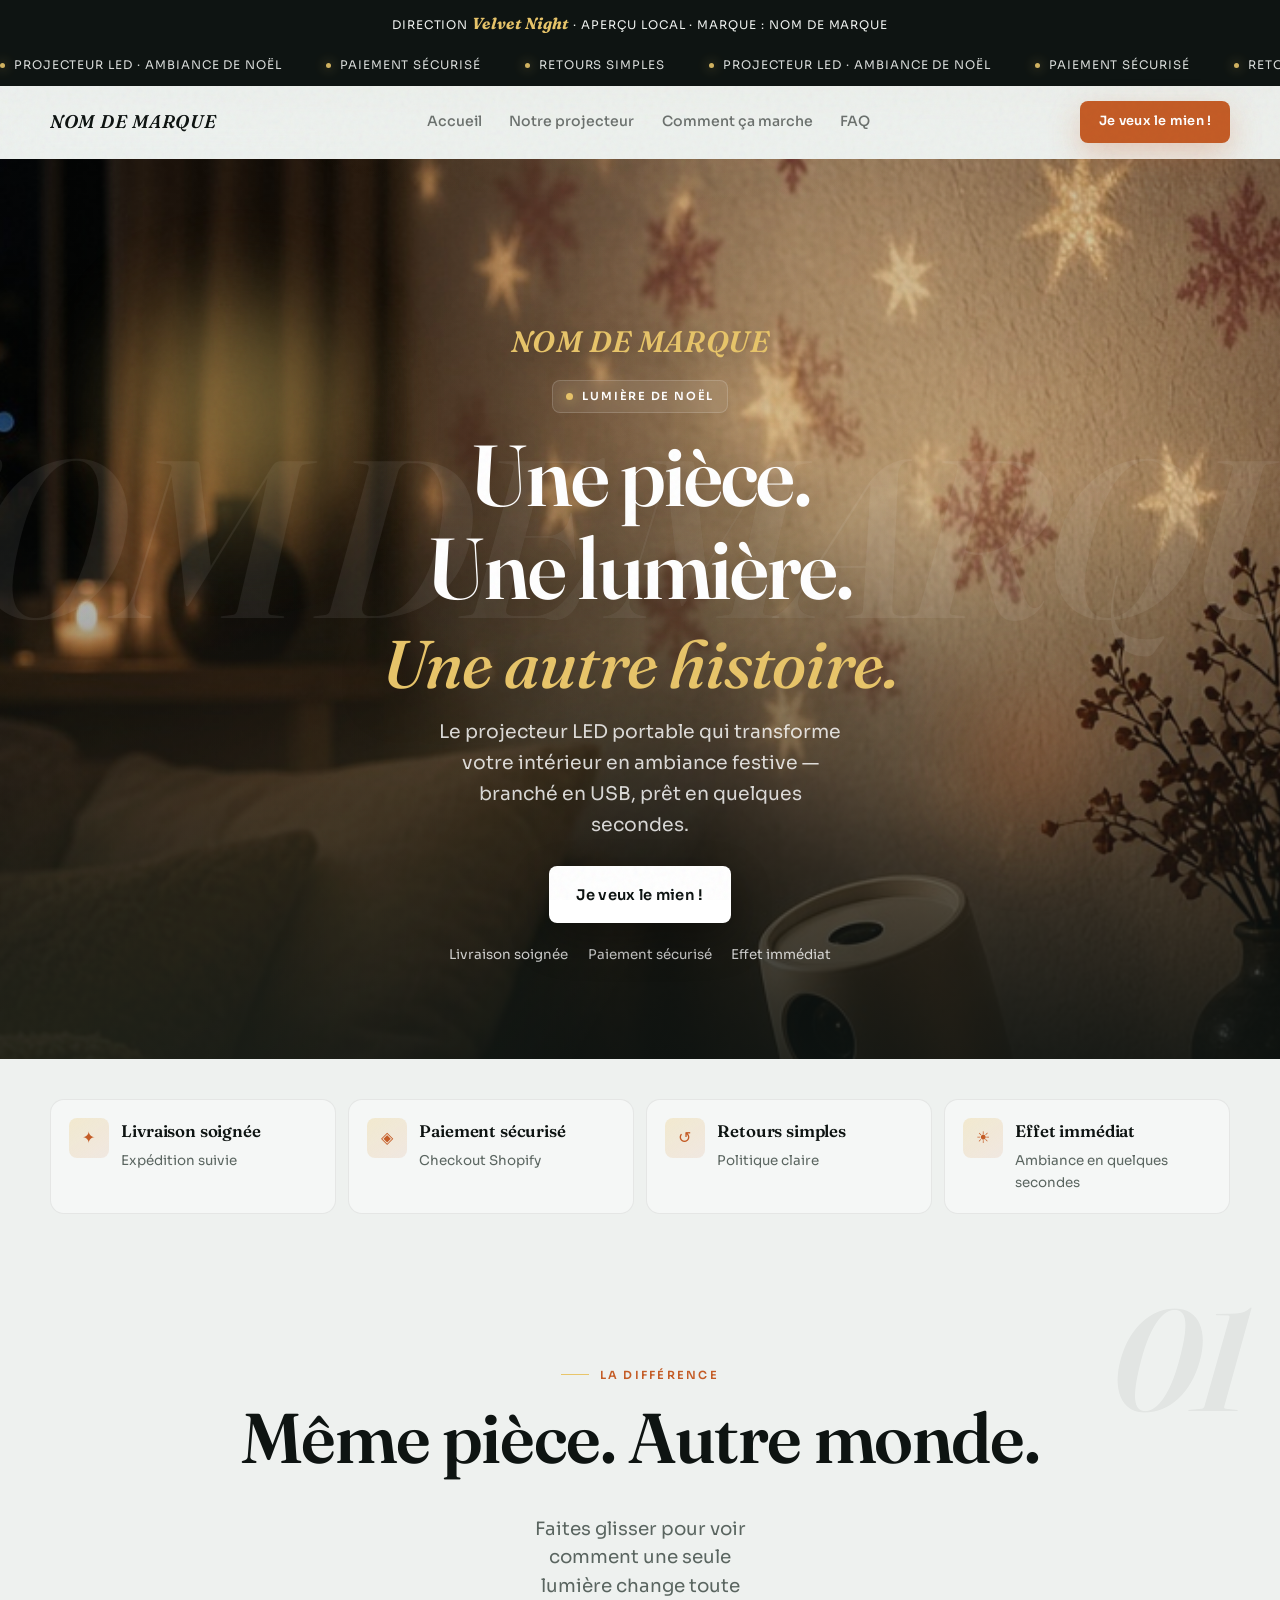
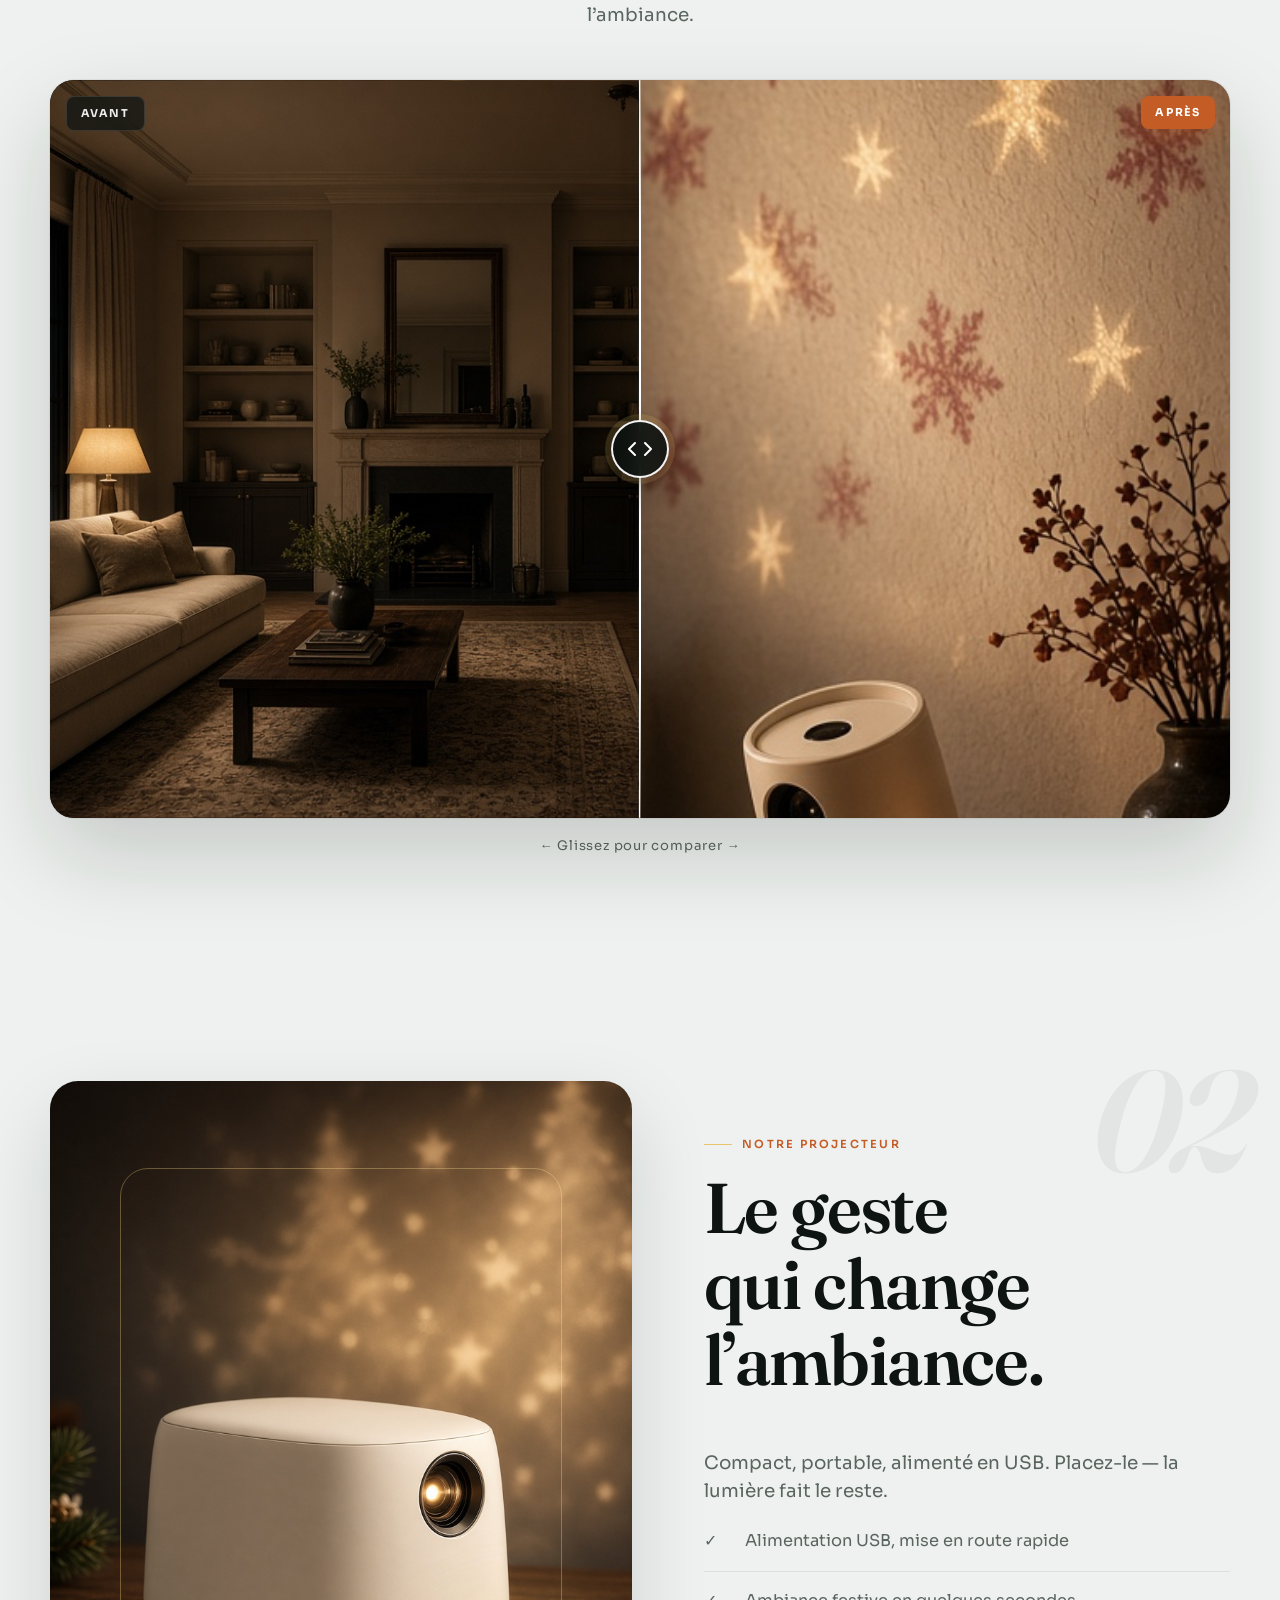
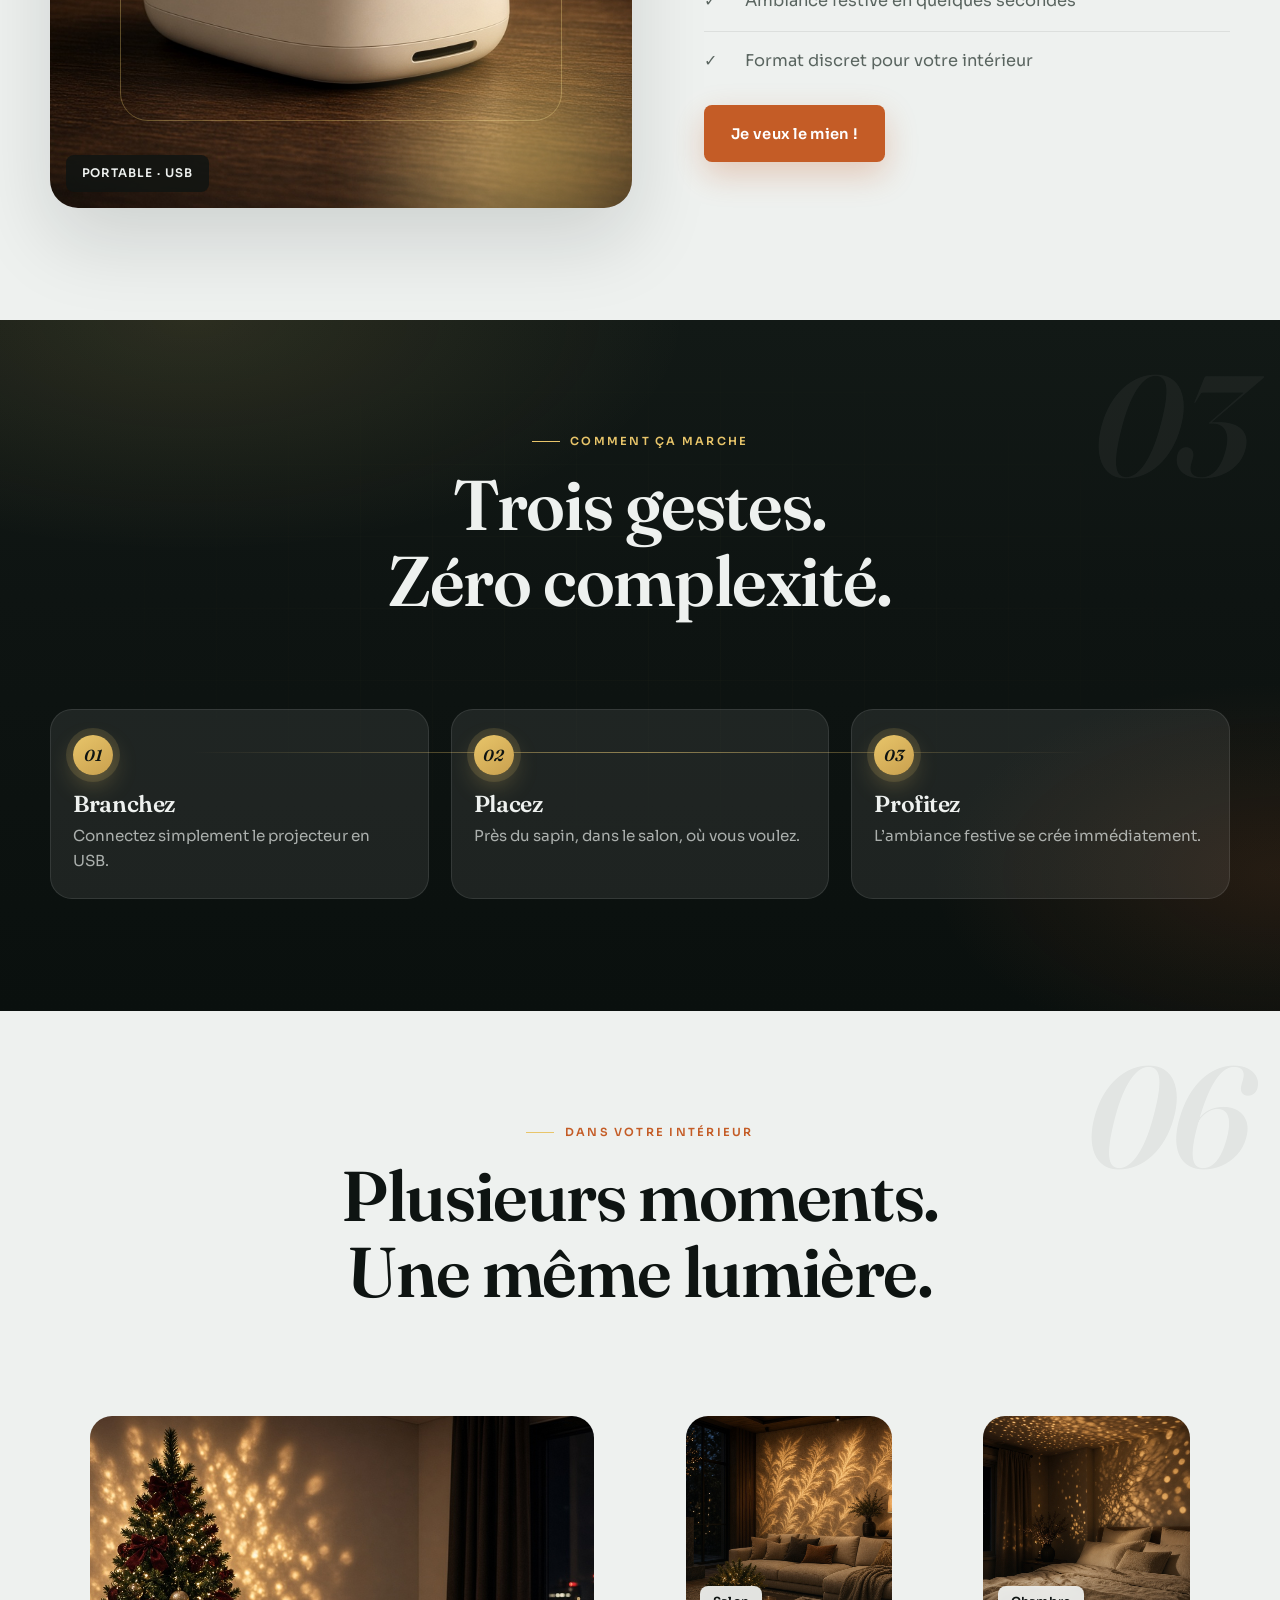
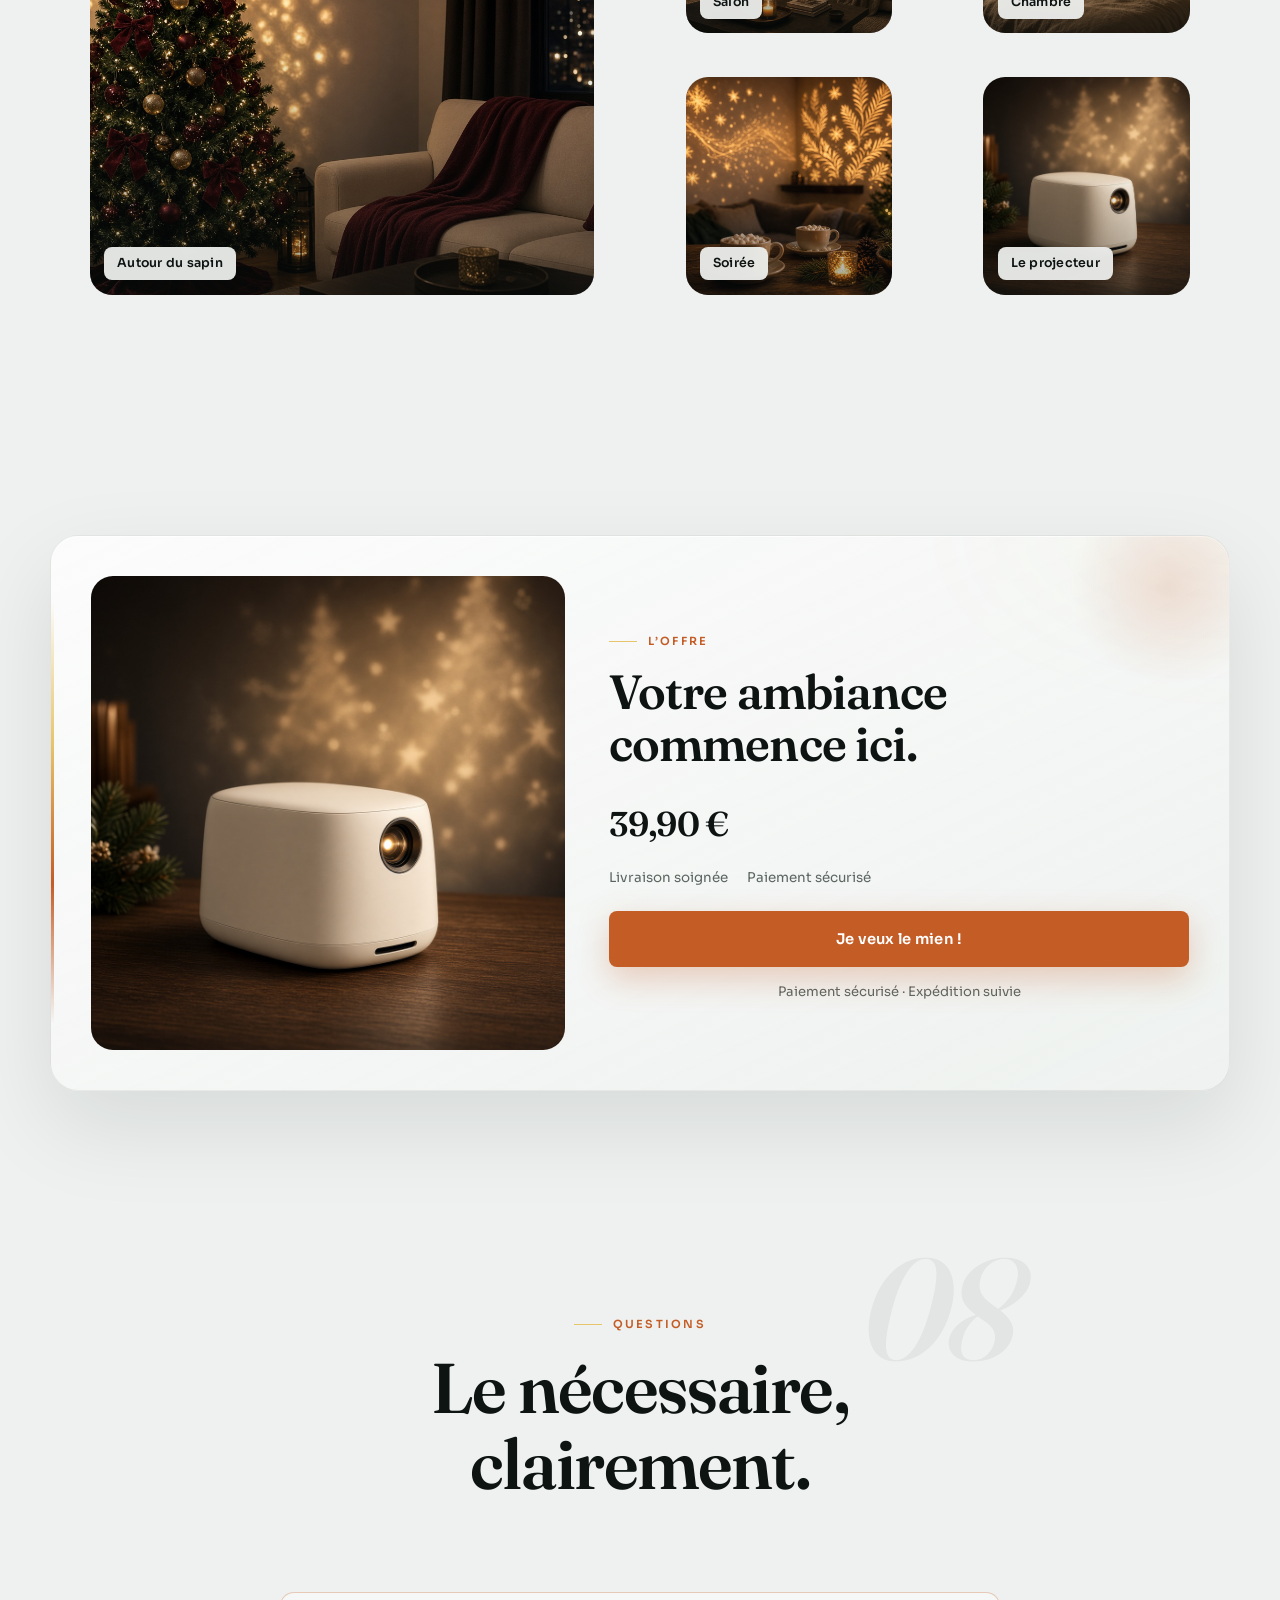
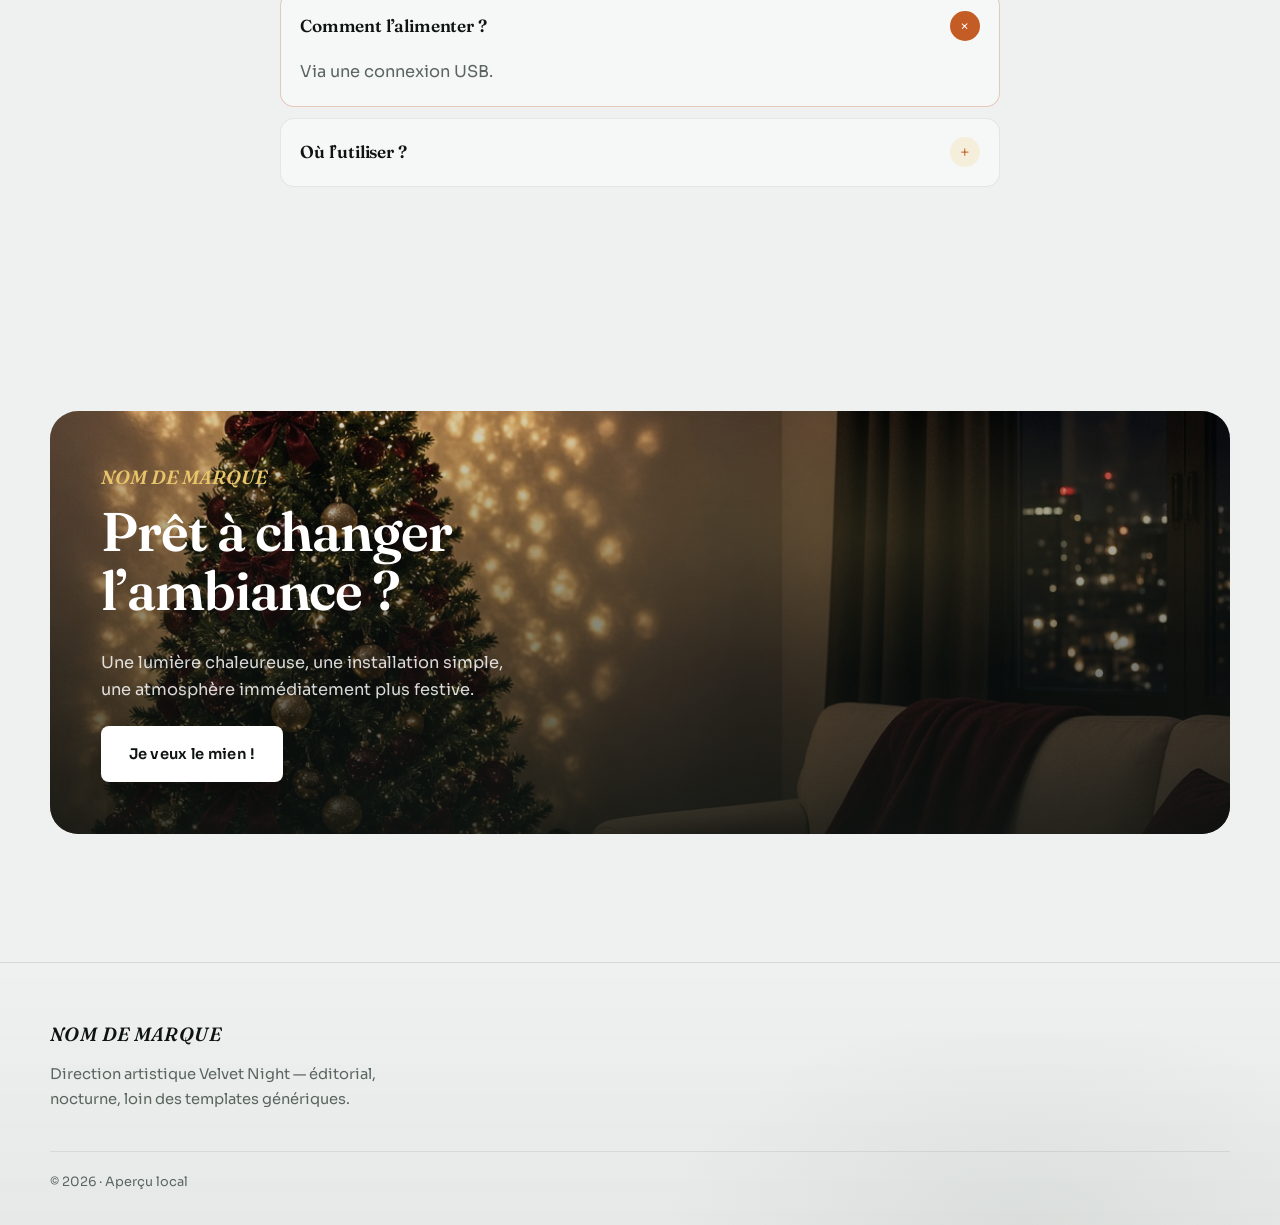
==== preview.html @ 8a4eca47 "Initial commit: Shopify Christmas LED projector theme (Velvet Night)." ====
<!doctype html>
<html lang="fr" class="js">
<head>
  <meta charset="utf-8">
  <meta name="viewport" content="width=device-width,initial-scale=1">
  <title>Aperçu — Velvet Night</title>
  <link rel="preconnect" href="https://fonts.googleapis.com">
  <link rel="preconnect" href="https://fonts.gstatic.com" crossorigin>
  <link href="https://fonts.googleapis.com/css2?family=Fraunces:opsz,wght@9..144,500;9..144,600;9..144,700&family=Sora:wght@400;500;600;700&display=swap" rel="stylesheet">
  <link rel="stylesheet" href="theme/assets/base.css">
  <style>
    :root{
      --ink:#0E1412;--parchment:#EEF1EF;--ember:#C45C26;--ember-deep:#9A4519;
      --candle:#E8C56A;--mist:#8A9590;--mist-ink:#5A6560;--void:#0E1412;--pine:#1A2E28;
      --font-display:"Fraunces",Georgia,serif;--font-body:"Sora",sans-serif;
      --page-width:1180px;--section-space:112px;--type-scale:1;
      --header-height:72px;--radius-sm:8px;--radius-md:14px;--radius-lg:22px;
      --ease:cubic-bezier(0.22,1,0.36,1);
    }
    .preview-banner{
      position:sticky;top:0;z-index:400;background:#0E1412;color:#EEF1EF;
      text-align:center;font-size:.74rem;padding:.6rem 1rem;letter-spacing:.08em;text-transform:uppercase;
    }
    .preview-banner strong{color:#E8C56A;font-family:var(--font-display);font-style:italic;text-transform:none;letter-spacing:0;font-size:1rem}
    [data-animate]{opacity:1!important;transform:none!important}
  </style>
</head>
<body>
  <div class="preview-banner">Direction <strong>Velvet Night</strong> · aperçu local · marque : NOM DE MARQUE</div>

  <div class="announcement announcement--marquee">
    <div class="announcement__track">
      <span class="announcement__item">Projecteur LED · ambiance de Noël</span>
      <span class="announcement__item">Paiement sécurisé</span>
      <span class="announcement__item">Retours simples</span>
      <span class="announcement__item">Projecteur LED · ambiance de Noël</span>
      <span class="announcement__item">Paiement sécurisé</span>
      <span class="announcement__item">Retours simples</span>
      <span class="announcement__item">Projecteur LED · ambiance de Noël</span>
      <span class="announcement__item">Paiement sécurisé</span>
    </div>
  </div>

  <header class="site-header is-scrolled" data-site-header>
    <div class="page-width site-header__inner">
      <span class="icon-btn menu-toggle">☰</span>
      <a class="brand" href="#">NOM DE MARQUE</a>
      <nav class="nav-desktop">
        <a href="#accueil">Accueil</a>
        <a href="#produit">Notre projecteur</a>
        <a href="#comment-ca-marche">Comment ça marche</a>
        <a href="#faq">FAQ</a>
      </nav>
      <div class="header-actions">
        <a class="btn header-cta" href="#offre">Je veux le mien !</a>
      </div>
    </div>
  </header>

  <main>
    <section class="hero hero--visual" id="accueil">
      <div class="hero__media"><img src="theme/assets/hero-ambiance.jpg" alt=""></div>
      <div class="hero__overlay"></div>
      <div class="hero__rays" aria-hidden="true"></div>
      <p class="hero__brandmark" aria-hidden="true">NOM DE MARQUE</p>
      <div class="hero__orbs" aria-hidden="true">
        <span class="hero__orb hero__orb--1"></span>
        <span class="hero__orb hero__orb--2"></span>
        <span class="hero__orb hero__orb--3"></span>
      </div>
      <div class="page-width">
        <div class="hero__content">
          <span class="hero__brand">NOM DE MARQUE</span>
          <span class="hero__kicker"><span class="hero__kicker-dot"></span> Lumière de Noël</span>
          <h1 class="hero__title">Une pièce. Une lumière.<em>Une autre histoire.</em></h1>
          <p class="hero__subtitle">Le projecteur LED portable qui transforme votre intérieur en ambiance festive — branché en USB, prêt en quelques secondes.</p>
          <div class="hero__cta btn-group">
            <a class="btn btn--light btn--hero" href="#offre">Je veux le mien !</a>
          </div>
          <ul class="trust-row" style="justify-content:center">
            <li class="trust-item">Livraison soignée</li>
            <li class="trust-item">Paiement sécurisé</li>
            <li class="trust-item">Effet immédiat</li>
          </ul>
        </div>
      </div>
    </section>

    <section class="section" style="padding-block:2.5rem">
      <div class="page-width">
        <div class="trust-strip">
          <div class="trust-strip__item"><div class="trust-strip__icon">✦</div><div><p class="trust-strip__title">Livraison soignée</p><p class="trust-strip__text">Expédition suivie</p></div></div>
          <div class="trust-strip__item"><div class="trust-strip__icon">◈</div><div><p class="trust-strip__title">Paiement sécurisé</p><p class="trust-strip__text">Checkout Shopify</p></div></div>
          <div class="trust-strip__item"><div class="trust-strip__icon">↺</div><div><p class="trust-strip__title">Retours simples</p><p class="trust-strip__text">Politique claire</p></div></div>
          <div class="trust-strip__item"><div class="trust-strip__icon">☀</div><div><p class="trust-strip__title">Effet immédiat</p><p class="trust-strip__text">Ambiance en quelques secondes</p></div></div>
        </div>
      </div>
    </section>

    <section class="section" id="avant-apres">
      <div class="page-width">
        <div class="section__header section__header--center" data-index="01">
          <span class="section__eyebrow">La différence</span>
          <h2 class="section__title section__title--wide">Même pièce. Autre monde.</h2>
          <p class="section__subtitle">Faites glisser pour voir comment une seule lumière change toute l’ambiance.</p>
        </div>
        <div class="ba__slider" data-ba-slider style="--ba-pos:50%">
          <div class="ba__layer ba__layer--after">
            <img src="theme/assets/hero-ambiance.jpg" alt="Après">
          </div>
          <div class="ba__layer ba__layer--before" data-ba-before>
            <img src="theme/assets/before-after.jpg" alt="Avant">
          </div>
          <div class="ba__handle" data-ba-handle aria-hidden="true">
            <span class="ba__handle-btn">
              <span class="ba__handle-arrows">
                <svg width="10" height="14" viewBox="0 0 10 14" fill="none"><path d="M8 1L2 7l6 6" stroke="currentColor" stroke-width="2" stroke-linecap="round" stroke-linejoin="round"/></svg>
                <svg width="10" height="14" viewBox="0 0 10 14" fill="none"><path d="M2 1l6 6-6 6" stroke="currentColor" stroke-width="2" stroke-linecap="round" stroke-linejoin="round"/></svg>
              </span>
            </span>
          </div>
          <input class="ba__range" type="range" min="0" max="100" value="50" step="0.1" data-ba-range aria-label="Comparer avant et après">
          <span class="ba__label ba__label--before">Avant</span>
          <span class="ba__label ba__label--after">Après</span>
        </div>
        <p class="ba__hint">← Glissez pour comparer →</p>
      </div>
    </section>

    <section class="section" id="produit">
      <div class="page-width showcase">
        <div class="showcase__image">
          <img src="theme/assets/product-demo.jpg" alt="">
          <span class="showcase__badge">Portable · USB</span>
        </div>
        <div>
          <div class="section__header" data-index="02">
            <span class="section__eyebrow">Notre projecteur</span>
            <h2 class="section__title">Le geste qui change l’ambiance.</h2>
          </div>
          <p class="section__subtitle" style="margin-bottom:1.2rem">Compact, portable, alimenté en USB. Placez-le — la lumière fait le reste.</p>
          <ul class="benefit-list">
            <li><span>✓</span><span>Alimentation USB, mise en route rapide</span></li>
            <li><span>✓</span><span>Ambiance festive en quelques secondes</span></li>
            <li><span>✓</span><span>Format discret pour votre intérieur</span></li>
          </ul>
          <a class="btn" href="#offre">Je veux le mien !</a>
        </div>
      </div>
    </section>

    <section class="section section--night" id="comment-ca-marche">
      <div class="page-width">
        <div class="section__header section__header--center" data-index="03">
          <span class="section__eyebrow">Comment ça marche</span>
          <h2 class="section__title">Trois gestes. Zéro complexité.</h2>
        </div>
        <div class="steps">
          <article class="step"><span class="step__num">01</span><h3 class="step__title">Branchez</h3><p class="step__text">Connectez simplement le projecteur en USB.</p></article>
          <article class="step"><span class="step__num">02</span><h3 class="step__title">Placez</h3><p class="step__text">Près du sapin, dans le salon, où vous voulez.</p></article>
          <article class="step"><span class="step__num">03</span><h3 class="step__title">Profitez</h3><p class="step__text">L’ambiance festive se crée immédiatement.</p></article>
        </div>
      </div>
    </section>

    <section class="section">
      <div class="page-width">
        <div class="section__header section__header--center" data-index="06">
          <span class="section__eyebrow">Dans votre intérieur</span>
          <h2 class="section__title section__title--wide">Plusieurs moments. Une même lumière.</h2>
        </div>
        <div class="usages">
          <figure class="usage"><img src="theme/assets/usage-tree.jpg" alt=""><figcaption class="usage__label">Autour du sapin</figcaption></figure>
          <figure class="usage"><img src="theme/assets/usage-living.jpg" alt=""><figcaption class="usage__label">Salon</figcaption></figure>
          <figure class="usage"><img src="theme/assets/usage-bedroom.jpg" alt=""><figcaption class="usage__label">Chambre</figcaption></figure>
          <figure class="usage"><img src="theme/assets/usage-evening.jpg" alt=""><figcaption class="usage__label">Soirée</figcaption></figure>
          <figure class="usage"><img src="theme/assets/product-demo.jpg" alt=""><figcaption class="usage__label">Le projecteur</figcaption></figure>
        </div>
      </div>
    </section>

    <section class="section" id="offre">
      <div class="page-width">
        <div class="offer">
          <div class="offer__media"><img src="theme/assets/product-demo.jpg" alt=""></div>
          <div>
            <span class="section__eyebrow">L’offre</span>
            <h2 class="offer__title">Votre ambiance commence ici.</h2>
            <div class="offer__meta">
              <div class="price"><span class="price__regular">39,90 €</span></div>
              <div class="trust-row">
                <span class="trust-item">Livraison soignée</span>
                <span class="trust-item">Paiement sécurisé</span>
              </div>
            </div>
            <a class="btn btn--full" href="#">Je veux le mien !</a>
            <p class="offer__payment-note">Paiement sécurisé · Expédition suivie</p>
          </div>
        </div>
      </div>
    </section>

    <section class="section" id="faq">
      <div class="page-width page-width--narrow">
        <div class="section__header section__header--center" data-index="08">
          <span class="section__eyebrow">Questions</span>
          <h2 class="section__title">Le nécessaire, clairement.</h2>
        </div>
        <div class="faq">
          <details class="faq-item" open>
            <summary><span>Comment l’alimenter ?</span><span class="faq-item__icon">+</span></summary>
            <div class="faq-item__body"><p>Via une connexion USB.</p></div>
          </details>
          <details class="faq-item">
            <summary><span>Où l’utiliser ?</span><span class="faq-item__icon">+</span></summary>
            <div class="faq-item__body"><p>En intérieur : salon, sapin, chambre, soirée de Noël.</p></div>
          </details>
        </div>
      </div>
    </section>

    <section class="section">
      <div class="page-width">
        <div class="final-cta">
          <div class="final-cta__media"><img src="theme/assets/usage-tree.jpg" alt=""></div>
          <div class="final-cta__overlay"></div>
          <div class="final-cta__content">
            <span class="final-cta__brand">NOM DE MARQUE</span>
            <h2 class="final-cta__title">Prêt à changer l’ambiance ?</h2>
            <p class="final-cta__text">Une lumière chaleureuse, une installation simple, une atmosphère immédiatement plus festive.</p>
            <a class="btn btn--light" href="#offre">Je veux le mien !</a>
          </div>
        </div>
      </div>
    </section>
  </main>

  <footer class="site-footer">
    <div class="page-width">
      <div class="footer-brand">NOM DE MARQUE</div>
      <p class="footer-text">Direction artistique Velvet Night — éditorial, nocturne, loin des templates génériques.</p>
      <div class="footer-bottom"><span>© 2026 · Aperçu local</span></div>
    </div>
  </footer>

  <script>
    window.themeSettings = { animations: true, cartDrawer: false, stickyAtc: false };
    window.routes = { cartAddUrl: '/cart/add.js', cartUrl: '/cart', cartChangeUrl: '/cart/change.js' };
  </script>
  <script src="theme/assets/theme.js"></script>
</body>
</html>
---- theme/assets/base.css ----
/* ==========================================================================
   NOM DE MARQUE — Velvet Night
   Mono-product Christmas light theme · editorial, nocturnal, copper-lit
   ========================================================================== */

*,*::before,*::after{box-sizing:border-box}
html{scroll-behavior:smooth;-webkit-text-size-adjust:100%}
body{
  margin:0;
  font-family:var(--font-body);
  font-weight:400;
  font-size:calc(1.02rem * var(--type-scale,1));
  line-height:1.65;
  color:var(--ink);
  background:
    radial-gradient(1200px 600px at 10% -10%, rgba(232,197,106,.12), transparent 55%),
    radial-gradient(900px 500px at 100% 0%, rgba(196,92,38,.07), transparent 50%),
    radial-gradient(800px 480px at 80% 100%, rgba(26,46,40,.06), transparent 45%),
    var(--parchment);
  -webkit-font-smoothing:antialiased;
  overflow-x:hidden;
}

/* Living atmosphere: grain + soft light veil */
body::before{
  content:"";
  position:fixed;inset:0;pointer-events:none;z-index:9000;
  opacity:.055;
  background-image:url("data:image/svg+xml,%3Csvg viewBox='0 0 200 200' xmlns='http://www.w3.org/2000/svg'%3E%3Cfilter id='n'%3E%3CfeTurbulence type='fractalNoise' baseFrequency='0.85' numOctaves='3' stitchTiles='stitch'/%3E%3C/filter%3E%3Crect width='100%25' height='100%25' filter='url(%23n)'/%3E%3C/svg%3E");
  mix-blend-mode:multiply;
}
body::after{
  content:"";
  position:fixed;inset:0;pointer-events:none;z-index:0;
  background:
    radial-gradient(ellipse 70% 40% at 50% -5%, rgba(232,197,106,.08), transparent 70%);
}

img,picture,video,svg{display:block;max-width:100%;height:auto}
button,input,select,textarea{font:inherit;color:inherit}
a{color:inherit;text-decoration-thickness:1px;text-underline-offset:.22em;transition:color .3s ease}
a:hover{color:var(--ember)}
h1,h2,h3,h4{
  font-family:var(--font-display);
  font-weight:600;
  font-optical-sizing:auto;
  line-height:1.08;
  letter-spacing:-.02em;
  margin:0 0 .55em;
}
p{margin:0 0 1em}
ul,ol{margin:0;padding:0;list-style:none}

.visually-hidden{
  position:absolute!important;width:1px;height:1px;padding:0;margin:-1px;
  overflow:hidden;clip:rect(0,0,0,0);white-space:nowrap;border:0;
}
.skip-link{
  position:absolute;left:1rem;top:-120%;z-index:10001;
  background:var(--ember);color:#fff;padding:.75rem 1rem;border-radius:var(--radius-sm);
}
.skip-link:focus{top:1rem}

.page-width{width:min(100% - 2rem, var(--page-width,1180px));margin-inline:auto;position:relative;z-index:1}
.page-width--narrow{width:min(100% - 2rem, 720px)}
.section{padding-block:clamp(3.75rem, 9vw, var(--section-space, 7rem));position:relative;z-index:1}
.section--flush{padding-block:0}
.section--night{
  position:relative;
  background:
    radial-gradient(900px 420px at 15% 0%, rgba(232,197,106,.12), transparent 55%),
    radial-gradient(700px 380px at 100% 80%, rgba(196,92,38,.14), transparent 50%),
    linear-gradient(180deg, #121916 0%, var(--void) 40%, #0A100E 100%);
  color:var(--parchment);
  overflow:hidden;
}
.section--night::before{
  content:"";position:absolute;inset:0;pointer-events:none;opacity:.35;
  background-image:
    linear-gradient(rgba(232,197,106,.05) 1px, transparent 1px),
    linear-gradient(90deg, rgba(232,197,106,.05) 1px, transparent 1px);
  background-size:72px 72px;
  mask-image:radial-gradient(ellipse 70% 60% at 50% 40%, #000 20%, transparent 75%);
}
.section--night .section__subtitle,
.section--night .step__text,
.section--night .benefit__text{color:rgba(238,241,239,.68)}
.section--night .section__eyebrow{color:var(--candle)}
.section--night .section__eyebrow::before{background:var(--candle)}

.section__eyebrow{
  display:inline-flex;align-items:center;gap:.65rem;
  margin-bottom:1rem;
  font-family:var(--font-body);
  font-size:.7rem;font-weight:600;
  letter-spacing:.2em;text-transform:uppercase;
  color:var(--ember);
}
.section__eyebrow::before{
  content:"";width:1.75rem;height:1px;background:var(--candle);
}
.section__title{
  font-size:clamp(2.35rem, 6.8vw, 4.4rem);
  max-width:12ch;
  text-wrap:balance;
  font-weight:600;
}
.section__title--wide{max-width:16ch}
.section__subtitle{
  color:var(--mist-ink);
  font-size:clamp(1.02rem, 2.2vw, 1.15rem);
  max-width:36ch;
  margin:0;
  line-height:1.55;
}
.section__header{margin-bottom:clamp(1.9rem,4vw,3.2rem);position:relative}
.section__header--center{text-align:center;display:flex;flex-direction:column;align-items:center}
.section__header--center .section__title,
.section__header--center .section__subtitle{max-width:18ch}
.section__header--center .section__eyebrow{justify-content:center}

/* Giant editorial index behind section titles */
.section__header[data-index]::after{
  content:attr(data-index);
  position:absolute;right:-.1em;top:-.55em;
  font-family:var(--font-display);font-weight:600;font-style:italic;
  font-size:clamp(5rem,14vw,9rem);line-height:1;
  color:rgba(14,20,18,.05);pointer-events:none;letter-spacing:-.04em;
  z-index:0;
}
.section--night .section__header[data-index]::after{color:rgba(238,241,239,.05)}
.section__header > *{position:relative;z-index:1}

/* Buttons — soft rectangle, copper heat */
.btn{
  --btn-bg:var(--ember);
  --btn-color:#fff;
  display:inline-flex;align-items:center;justify-content:center;gap:.55rem;
  min-height:54px;padding:.95rem 1.65rem;
  border:1px solid transparent;border-radius:var(--radius-sm);
  background:var(--btn-bg);color:var(--btn-color);
  font-family:var(--font-body);
  font-weight:600;font-size:.92rem;letter-spacing:.02em;
  text-decoration:none;cursor:pointer;
  transition:transform .35s var(--ease), background .35s var(--ease), box-shadow .35s var(--ease), border-color .35s var(--ease);
  box-shadow:0 12px 32px rgba(196,92,38,.28);
  -webkit-tap-highlight-color:transparent;
  position:relative;overflow:hidden;
}
.btn::after{
  content:"";position:absolute;inset:0;
  background:linear-gradient(115deg, transparent 25%, rgba(255,255,255,.2) 48%, transparent 72%);
  transform:translateX(-130%);
  transition:transform .75s var(--ease);
}
.btn:hover{transform:translateY(-2px);background:var(--ember-deep);color:var(--btn-color)}
.btn:hover::after{transform:translateX(130%)}
.btn:active{transform:translateY(0)}
.btn--ghost{
  --btn-bg:transparent;--btn-color:var(--ink);
  box-shadow:none;border-color:rgba(14,20,18,.18);background:rgba(255,255,255,.28);
  backdrop-filter:blur(8px);
}
.btn--ghost:hover{background:#fff;border-color:var(--candle);color:var(--ink)}
.btn--light{
  --btn-bg:#fff;--btn-color:var(--ink);
  box-shadow:0 16px 40px rgba(0,0,0,.3);
}
.btn--light:hover{background:var(--candle);color:var(--ink)}
.btn--full{width:100%}
.btn[disabled],.btn.is-loading{opacity:.65;pointer-events:none}
.btn-group{display:flex;flex-wrap:wrap;gap:.8rem}

.media{position:relative;overflow:hidden;border-radius:var(--radius-lg);background:rgba(0,0,0,.04)}
.media--cover img,.media--cover video{width:100%;height:100%;object-fit:cover}
.placeholder-svg{
  width:100%;min-height:220px;display:grid;place-items:center;
  background:linear-gradient(145deg,#dfe5e2,#c5cec9);color:var(--mist-ink);
}

.price{display:inline-flex;align-items:baseline;gap:.7rem;flex-wrap:wrap}
.price__regular{font-family:var(--font-display);font-size:2.15rem;font-weight:600;letter-spacing:-.02em}
.price__compare{font-size:1rem;color:var(--mist-ink);text-decoration:line-through}
.price__badge{
  display:inline-flex;padding:.22rem .55rem;border-radius:var(--radius-sm);
  background:rgba(196,92,38,.12);color:var(--ember);font-size:.72rem;font-weight:700;
}

.field{display:flex;flex-direction:column;gap:.4rem}
.field__label{font-size:.85rem;font-weight:600}
.field__input{
  min-height:48px;border:1px solid rgba(14,20,18,.12);border-radius:var(--radius-sm);
  background:#fff;padding:.65rem .9rem;
}
.qty{display:inline-flex;align-items:center;border:1px solid rgba(14,20,18,.12);border-radius:var(--radius-sm);overflow:hidden;background:#fff}
.qty__btn{width:46px;height:46px;border:0;background:transparent;cursor:pointer;font-size:1.1rem}
.qty__input{width:3rem;border:0;text-align:center;background:transparent;-moz-appearance:textfield}
.qty__input::-webkit-outer-spin-button,.qty__input::-webkit-inner-spin-button{-webkit-appearance:none}

.trust-row{display:flex;flex-wrap:wrap;gap:.65rem 1.2rem}
.trust-item{display:inline-flex;align-items:center;gap:.45rem;font-size:.84rem;color:var(--mist-ink)}
.trust-item svg{width:16px;height:16px;color:var(--candle);flex-shrink:0}

/* Reveal */
[data-animate]{opacity:1;transform:none}
.js [data-animate]{
  opacity:0;transform:translateY(32px);
  transition:opacity 1s var(--ease), transform 1s var(--ease);
}
.js [data-animate].is-visible{opacity:1;transform:none}
.js [data-animate="left"]{transform:translateX(-36px)}
.js [data-animate="left"].is-visible{transform:none}
.js [data-animate="scale"]{transform:scale(.94)}
.js [data-animate="scale"].is-visible{transform:none}

@media (prefers-reduced-motion:reduce){
  html{scroll-behavior:auto}
  .js [data-animate]{opacity:1!important;transform:none!important;transition:none!important}
  .btn,.announcement__track,.hero__media img,.hero__orb,.hero__rays{transition:none;animation:none!important}
}

/* ========== Announcement ========== */
.announcement{
  background:var(--void);color:var(--parchment);
  font-size:.74rem;letter-spacing:.08em;text-transform:uppercase;overflow:hidden;position:relative;z-index:50;
}
.announcement--marquee{padding:.65rem 0}
.announcement__track{display:flex;gap:2.75rem;width:max-content;animation:marquee 34s linear infinite;white-space:nowrap}
.announcement__item{display:inline-flex;align-items:center;gap:.55rem;opacity:.9}
.announcement__item::before{content:"";width:5px;height:5px;border-radius:50%;background:var(--candle);box-shadow:0 0 12px rgba(232,197,106,.75)}
@keyframes marquee{from{transform:translateX(0)}to{transform:translateX(-50%)}}

/* ========== Header ========== */
.site-header{
  position:sticky;top:0;z-index:100;
  background:rgba(238,241,239,.72);
  backdrop-filter:blur(18px) saturate(1.15);
  border-bottom:1px solid transparent;
  transition:border-color .35s ease, box-shadow .35s ease, background .35s ease;
}
.site-header.is-scrolled{
  border-bottom-color:rgba(14,20,18,.08);
  box-shadow:0 12px 36px rgba(14,20,18,.06);
  background:rgba(238,241,239,.92);
}
.site-header__inner{
  display:grid;grid-template-columns:auto 1fr auto;align-items:center;gap:.75rem;
  min-height:var(--header-height,72px);
}
.brand{
  display:inline-flex;align-items:center;text-decoration:none;color:var(--ink);
  font-family:var(--font-display);font-weight:600;font-size:1.15rem;
  letter-spacing:.04em;font-style:italic;
}
.brand img{max-height:34px;width:auto}
.nav-desktop{display:none;justify-content:center;gap:1.7rem}
.nav-desktop a{
  text-decoration:none;font-size:.88rem;color:rgba(14,20,18,.58);
  position:relative;padding:.25rem 0;font-weight:500;
}
.nav-desktop a::after{
  content:"";position:absolute;left:0;bottom:-2px;width:100%;height:1px;
  background:var(--ember);transform:scaleX(0);transform-origin:left;transition:transform .35s var(--ease);
}
.nav-desktop a:hover{color:var(--ink)}
.nav-desktop a:hover::after{transform:scaleX(1)}
.header-actions{display:flex;align-items:center;gap:.35rem;justify-content:flex-end}
.icon-btn{
  position:relative;width:44px;height:44px;display:inline-grid;place-items:center;
  border:0;background:transparent;border-radius:var(--radius-sm);cursor:pointer;color:var(--ink);
}
.icon-btn:hover{background:rgba(14,20,18,.05)}
.cart-count{
  position:absolute;top:6px;right:4px;min-width:18px;height:18px;padding:0 4px;
  border-radius:999px;background:var(--ember);color:#fff;font-size:.65rem;font-weight:700;
  display:grid;place-items:center;
}
.cart-count:empty,.cart-count[data-count="0"]{display:none}
.header-cta{display:none!important;min-height:42px;padding:.55rem 1.1rem;font-size:.8rem}
.mobile-nav{display:none;position:fixed;inset:0;z-index:120;background:rgba(14,20,18,.48)}
.mobile-nav.is-open{display:block}
.mobile-nav__panel{
  position:absolute;top:0;left:0;width:min(88vw,360px);height:100%;
  background:var(--parchment);padding:1.35rem;display:flex;flex-direction:column;gap:1.5rem;
  box-shadow:0 20px 60px rgba(0,0,0,.25);animation:panelIn .4s var(--ease);
}
@keyframes panelIn{from{transform:translateX(-12px);opacity:.6}to{transform:none;opacity:1}}
.mobile-nav__links{display:flex;flex-direction:column}
.mobile-nav__links a{text-decoration:none;padding:.95rem .2rem;font-size:1.25rem;font-family:var(--font-display);font-weight:600;border-bottom:1px solid rgba(14,20,18,.08)}
@media(min-width:990px){
  .nav-desktop{display:flex}
  .menu-toggle{display:none}
  .header-cta{display:inline-flex!important}
}

/* ========== Hero — cinematic brand stage ========== */
.hero{
  position:relative;min-height:min(100svh,940px);
  display:grid;align-items:end;overflow:hidden;color:#fff;
}
.hero__media{position:absolute;inset:0}
.hero__media img,.hero__media video{
  width:100%;height:100%;object-fit:cover;
  transform:scale(1.06);
  animation:heroDrift 22s ease-in-out infinite alternate;
}
@keyframes heroDrift{to{transform:scale(1.14) translate3d(-2%, -1.5%, 0)}}
.hero__overlay{
  position:absolute;inset:0;
  background:
    linear-gradient(180deg, rgba(14,20,18,.2) 0%, rgba(14,20,18,.15) 35%, rgba(14,20,18,.88) 100%),
    radial-gradient(70% 55% at 70% 35%, rgba(232,197,106,.16), transparent 62%),
    radial-gradient(50% 40% at 20% 70%, rgba(196,92,38,.12), transparent 60%);
}
.hero__rays{
  position:absolute;inset:-20%;pointer-events:none;z-index:1;opacity:.35;
  background:
    conic-gradient(from 210deg at 65% 40%, transparent 0deg, rgba(232,197,106,.22) 28deg, transparent 56deg, transparent 180deg, rgba(196,92,38,.12) 210deg, transparent 250deg);
  animation:rayTurn 28s linear infinite;
  mix-blend-mode:screen;
}
@keyframes rayTurn{to{transform:rotate(18deg)}}
.hero__brandmark{
  position:absolute;left:50%;top:42%;transform:translate(-50%,-50%);
  z-index:1;pointer-events:none;user-select:none;
  font-family:var(--font-display);font-style:italic;font-weight:600;
  font-size:clamp(4.5rem,18vw,14rem);line-height:.85;letter-spacing:-.04em;
  color:rgba(255,255,255,.07);white-space:nowrap;text-align:center;
}
.hero__content{position:relative;z-index:2;padding:clamp(5rem,14vw,8rem) 0 clamp(2.8rem,7vw,4.5rem);max-width:42rem}
.hero__brand{
  display:block;margin-bottom:.85rem;
  font-family:var(--font-display);font-style:italic;font-weight:600;
  font-size:clamp(1.35rem,3.5vw,1.85rem);letter-spacing:.02em;
  color:var(--candle);
  text-shadow:0 8px 30px rgba(0,0,0,.35);
}
.hero__kicker{
  display:inline-flex;align-items:center;gap:.6rem;margin-bottom:1rem;
  padding:.38rem .8rem;border-radius:var(--radius-sm);
  background:rgba(255,255,255,.08);border:1px solid rgba(255,255,255,.16);
  backdrop-filter:blur(10px);font-size:.7rem;letter-spacing:.16em;text-transform:uppercase;font-weight:600;
}
.hero__kicker-dot{width:7px;height:7px;border-radius:50%;background:var(--candle);box-shadow:0 0 14px var(--candle);animation:pulse 2.2s ease-in-out infinite}
@keyframes pulse{0%,100%{opacity:1}50%{opacity:.4}}
.hero__title{
  font-size:clamp(2.7rem, 8.8vw, 5.4rem);
  color:#fff;margin-bottom:.9rem;text-wrap:balance;font-weight:600;
  text-shadow:0 12px 48px rgba(0,0,0,.35);
  display:flex;flex-direction:column;gap:.15em;
}
.hero__title em{
  display:block;
  font-style:italic;font-weight:500;
  color:var(--candle);
  font-size:.78em;
  letter-spacing:-.01em;
}
.hero__subtitle{color:rgba(255,255,255,.82);font-size:clamp(1.02rem,2.5vw,1.18rem);margin-bottom:1.65rem;max-width:30ch}
.hero__cta{margin-bottom:1.3rem}
.hero .trust-item{color:rgba(255,255,255,.78)}
.hero .trust-item svg{color:var(--candle)}

.hero--visual{align-items:end}
.hero--visual .hero__content{max-width:44rem;margin-inline:auto;text-align:center;padding-bottom:clamp(3.4rem,9vw,5.8rem)}
.hero--visual .hero__title,.hero--visual .hero__brand{margin-inline:auto}
.hero--visual .hero__subtitle{margin-inline:auto}
.hero--visual .hero__cta,.hero--visual .trust-row{justify-content:center}
.hero--visual .hero__kicker{margin-inline:auto}

.hero__orbs{position:absolute;inset:0;pointer-events:none;z-index:1;overflow:hidden}
.hero__orb{
  position:absolute;border-radius:50%;filter:blur(48px);opacity:.4;
  animation:orbFloat 12s ease-in-out infinite alternate;
}
.hero__orb--1{width:220px;height:220px;background:var(--candle);top:16%;left:10%}
.hero__orb--2{width:140px;height:140px;background:var(--ember);bottom:26%;right:14%;animation-delay:1.5s;opacity:.28}
.hero__orb--3{width:90px;height:90px;background:#fff;top:38%;right:28%;animation-delay:2.4s;opacity:.12}
@keyframes orbFloat{to{transform:translate3d(22px,-28px,0)}}

/* ========== Trust strip ========== */
.trust-strip{display:grid;gap:.75rem;grid-template-columns:1fr 1fr}
.trust-strip__item{
  display:flex;gap:.8rem;align-items:flex-start;padding:1.15rem 1.1rem;
  border-radius:var(--radius-md);
  background:rgba(255,255,255,.42);
  border:1px solid rgba(14,20,18,.07);
  transition:transform .4s var(--ease), box-shadow .4s var(--ease), border-color .4s var(--ease);
}
.trust-strip__item:hover{
  transform:translateY(-3px);box-shadow:0 18px 44px rgba(14,20,18,.07);
  border-color:rgba(232,197,106,.45);
}
.trust-strip__icon{
  width:40px;height:40px;border-radius:var(--radius-sm);display:grid;place-items:center;flex-shrink:0;
  background:linear-gradient(145deg, rgba(232,197,106,.28), rgba(196,92,38,.1));
  color:var(--ember);
}
.trust-strip__title{margin:0;font-family:var(--font-display);font-weight:600;font-size:1.05rem;letter-spacing:-.01em}
.trust-strip__text{margin:.25rem 0 0;color:var(--mist-ink);font-size:.84rem}
@media(min-width:900px){.trust-strip{grid-template-columns:repeat(4,1fr)}}

/* ========== Before / After — Avant gauche · Après droite ========== */
.ba{position:relative}
.ba__slider{
  --ba-pos:50%;
  position:relative;border-radius:clamp(16px,2.5vw,24px);overflow:hidden;
  aspect-ratio:16/10;min-height:280px;
  touch-action:none;user-select:none;-webkit-user-select:none;
  box-shadow:
    0 36px 90px rgba(14,20,18,.18),
    0 0 0 1px rgba(14,20,18,.06);
  cursor:ew-resize;
  isolation:isolate;
}
.ba__layer{position:absolute;inset:0;z-index:1}
.ba__layer img,
.ba__layer .placeholder-svg,
.ba__layer picture{
  width:100%;height:100%;object-fit:cover;
  pointer-events:none;user-select:none;-webkit-user-drag:none;
}
.ba__layer--after{z-index:1}
.ba__layer--before{
  z-index:2;
  clip-path:inset(0 calc(100% - var(--ba-pos)) 0 0);
  will-change:clip-path;
}
.ba__handle{
  position:absolute;top:0;bottom:0;left:var(--ba-pos);width:2px;
  transform:translateX(-50%);
  background:linear-gradient(180deg, rgba(255,255,255,.3), #fff 20%, #fff 80%, rgba(255,255,255,.3));
  z-index:4;pointer-events:none;
  box-shadow:0 0 18px rgba(0,0,0,.35);
}
.ba__handle-btn{
  position:absolute;top:50%;left:50%;transform:translate(-50%,-50%);
  width:58px;height:58px;border-radius:50%;border:2px solid rgba(255,255,255,.95);
  background:rgba(14,20,18,.88);color:#fff;
  box-shadow:0 14px 36px rgba(0,0,0,.35), 0 0 0 6px rgba(232,197,106,.18);
  display:grid;place-items:center;
  backdrop-filter:blur(8px);
}
.ba__handle-arrows{display:flex;align-items:center;gap:.35rem}
.ba__label{
  position:absolute;top:1rem;padding:.45rem .9rem;border-radius:var(--radius-sm);
  font-size:.68rem;font-weight:700;letter-spacing:.14em;text-transform:uppercase;
  z-index:5;pointer-events:none;
  backdrop-filter:blur(10px);
}
.ba__label--before{
  left:1rem;
  background:rgba(14,20,18,.72);color:rgba(255,255,255,.92);
  border:1px solid rgba(255,255,255,.12);
}
.ba__label--after{
  right:1rem;
  background:var(--ember);color:#fff;
  box-shadow:0 8px 24px rgba(196,92,38,.35);
}
.ba__range{
  position:absolute;inset:0;width:100%;height:100%;
  margin:0;opacity:0;cursor:ew-resize;z-index:6;
  -webkit-appearance:none;appearance:none;background:transparent;
}
.ba__slider.is-dragging{cursor:grabbing}
.ba__slider.is-dragging .ba__handle-btn{
  transform:translate(-50%,-50%) scale(1.08);
  box-shadow:0 16px 40px rgba(0,0,0,.4), 0 0 0 8px rgba(232,197,106,.28);
}
.ba__hint{
  text-align:center;margin:1.1rem 0 0;
  font-size:.82rem;letter-spacing:.06em;color:var(--mist-ink);
}
.ba__copy{color:var(--mist-ink);max-width:42ch}

/* ========== Product showcase ========== */
.showcase{display:grid;gap:2rem;align-items:center}
.showcase__image{
  position:relative;border-radius:clamp(18px,3vw,28px);overflow:hidden;
  box-shadow:0 32px 80px rgba(14,20,18,.14);
}
.showcase__image img{width:100%;aspect-ratio:4/5;object-fit:cover}
.showcase__image::before{
  content:"";position:absolute;inset:12%;border:1px solid rgba(232,197,106,.35);
  border-radius:inherit;z-index:2;pointer-events:none;
  mix-blend-mode:screen;
}
.showcase__image::after{
  content:"";position:absolute;inset:auto -12% -22% auto;width:58%;height:58%;
  background:radial-gradient(circle, rgba(232,197,106,.55), transparent 70%);
  filter:blur(22px);pointer-events:none;z-index:1;
}
.showcase__badge{
  position:absolute;left:1rem;bottom:1rem;z-index:2;
  padding:.55rem 1rem;border-radius:var(--radius-sm);
  background:rgba(14,20,18,.78);color:var(--parchment);
  backdrop-filter:blur(10px);font-size:.74rem;letter-spacing:.08em;text-transform:uppercase;font-weight:600;
}
.benefit-list{display:grid;gap:1rem;margin:1.4rem 0 1.9rem}
.benefit-list li{
  display:grid;grid-template-columns:28px 1fr;gap:.85rem;align-items:start;
  color:var(--mist-ink);padding-bottom:1rem;
  border-bottom:1px solid rgba(14,20,18,.08);
}
.benefit-list li:last-child{border-bottom:0;padding-bottom:0}
.benefit-list svg{margin-top:.15rem;color:var(--ember)}
@media(min-width:900px){
  .showcase{grid-template-columns:1.05fr .95fr;gap:4.5rem}
  .showcase--flip{direction:rtl}
  .showcase--flip > *{direction:ltr}
}

/* ========== How it works ========== */
.steps{display:grid;gap:1rem;position:relative}
.step{
  position:relative;padding:1.6rem 1.4rem;
  background:rgba(255,255,255,.08);border:1px solid rgba(238,241,239,.1);
  border-radius:var(--radius-lg);overflow:hidden;
}
.section:not(.section--night) .step{
  background:rgba(255,255,255,.48);border-color:rgba(14,20,18,.07);
}
.step__num{
  display:inline-flex;align-items:center;justify-content:center;
  width:2.5rem;height:2.5rem;border-radius:50%;margin-bottom:1rem;
  font-family:var(--font-display);font-size:1rem;font-weight:600;font-style:italic;
  background:linear-gradient(145deg,var(--candle),#c9a04e);color:var(--ink);
  box-shadow:0 0 0 7px rgba(232,197,106,.14), 0 10px 24px rgba(232,197,106,.28);
}
.step__title{font-size:1.45rem;margin-bottom:.4rem}
.step__text{margin:0;font-size:.95rem}
@media(min-width:750px){
  .steps{grid-template-columns:repeat(3,1fr);gap:1.35rem}
  .steps::before{
    content:"";position:absolute;top:2.7rem;left:12%;right:12%;height:1px;
    background:linear-gradient(90deg, transparent, rgba(232,197,106,.55), transparent);
    z-index:0;
  }
  .step{z-index:1}
}

/* ========== Video ========== */
.video-layout{display:grid;gap:2rem;align-items:center}
.video-block{
  position:relative;border-radius:var(--radius-lg);overflow:hidden;background:#080a09;
  aspect-ratio:9/16;max-width:380px;margin-inline:auto;
  box-shadow:0 34px 90px rgba(0,0,0,.32);
}
@media(min-width:750px){.video-block{aspect-ratio:16/9;max-width:none}}
.video-block video,.video-block iframe{width:100%;height:100%;border:0;object-fit:cover}
.video-block__poster{position:absolute;inset:0;width:100%;height:100%;object-fit:cover}
.video-block__play{
  position:absolute;inset:0;display:grid;place-items:center;border:0;cursor:pointer;
  background:rgba(14,20,18,.3);color:#fff;
}
.video-block__play-icon{
  width:76px;height:76px;border-radius:50%;display:grid;place-items:center;
  background:rgba(255,255,255,.95);color:var(--ember);
  box-shadow:0 16px 40px rgba(0,0,0,.28);transition:transform .35s var(--ease);
}
.video-block__play:hover .video-block__play-icon{transform:scale(1.06)}
@media(min-width:900px){.video-layout{grid-template-columns:1.05fr .95fr;gap:3rem}}

/* ========== Benefits ========== */
.benefits{display:grid;gap:.85rem}
.benefit{
  padding:1.45rem;border-radius:var(--radius-lg);
  background:rgba(255,255,255,.45);border:1px solid rgba(14,20,18,.07);
  transition:transform .4s var(--ease), border-color .4s var(--ease);
}
.benefit:hover{transform:translateY(-4px);border-color:rgba(232,197,106,.4)}
.benefit__icon{
  width:42px;height:42px;border-radius:var(--radius-sm);display:grid;place-items:center;margin-bottom:.95rem;
  background:linear-gradient(145deg, rgba(232,197,106,.22), rgba(196,92,38,.08));color:var(--ember);
}
.benefit__title{font-size:1.2rem;margin-bottom:.35rem}
.benefit__text{margin:0;color:var(--mist-ink);font-size:.92rem}
@media(min-width:700px){.benefits{grid-template-columns:repeat(2,1fr)}}
@media(min-width:990px){.benefits{grid-template-columns:repeat(3,1fr)}}

/* ========== Usages mosaic ========== */
.usages{display:grid;gap:.7rem;grid-template-columns:1fr 1fr}
.usage{position:relative;overflow:hidden;border-radius:var(--radius-lg);min-height:170px}
.usage:first-child{grid-column:1/-1;min-height:250px}
.usage img{width:100%;height:100%;min-height:inherit;object-fit:cover;transition:transform 1.1s var(--ease)}
.usage:hover img{transform:scale(1.07)}
.usage__label{
  position:absolute;left:.9rem;bottom:.9rem;padding:.4rem .8rem;border-radius:var(--radius-sm);
  background:rgba(238,241,239,.94);font-size:.78rem;font-weight:600;letter-spacing:.02em;
  backdrop-filter:blur(8px);z-index:2;
}
.usage::after{
  content:"";position:absolute;inset:0;
  background:linear-gradient(180deg, transparent 40%, rgba(14,20,18,.4));
  pointer-events:none;
}
@media(min-width:900px){
  .usages{grid-template-columns:repeat(4,1fr);grid-auto-rows:250px}
  .usage:first-child{grid-column:span 2;grid-row:span 2;min-height:auto}
  .usage{min-height:auto}
}

/* ========== Offer ========== */
.offer{
  display:grid;gap:1.5rem;align-items:center;
  padding:clamp(1.25rem,3vw,2.3rem);
  border-radius:clamp(18px,3vw,28px);
  background:
    linear-gradient(155deg, rgba(255,255,255,.78), rgba(238,241,239,.96)),
    radial-gradient(520px 300px at 100% 0%, rgba(232,197,106,.28), transparent 60%);
  border:1px solid rgba(14,20,18,.08);
  box-shadow:
    0 34px 90px rgba(14,20,18,.1),
    inset 0 1px 0 rgba(255,255,255,.7);
  position:relative;overflow:hidden;
}
.offer::before{
  content:"";position:absolute;top:-50px;right:-40px;width:200px;height:200px;border-radius:50%;
  background:radial-gradient(circle, rgba(196,92,38,.16), transparent 70%);pointer-events:none;
}
.offer::after{
  content:"";position:absolute;left:0;top:12%;bottom:12%;width:3px;
  background:linear-gradient(180deg, transparent, var(--candle), var(--ember), transparent);
  border-radius:0 2px 2px 0;pointer-events:none;
}
.offer__media img{width:100%;border-radius:var(--radius-lg);aspect-ratio:1;object-fit:cover}
.offer__title{font-size:clamp(2rem,4.8vw,3rem);max-width:12ch}
.offer__meta{display:flex;flex-direction:column;gap:.85rem;margin:1.1rem 0 1.35rem}
.offer__payment-note{margin:.85rem 0 0;text-align:center;font-size:.82rem;color:var(--mist-ink)}
.product-form{display:grid;gap:1rem}
.product-form__row{display:flex;flex-wrap:wrap;gap:.75rem;align-items:center}
@media(min-width:900px){.offer{grid-template-columns:.9fr 1.1fr;gap:2.75rem;padding:2.5rem}}

/* ========== Reviews placeholders ========== */
.reviews{display:grid;gap:.9rem}
.review-slot{
  padding:1.5rem;border:1px dashed rgba(14,20,18,.16);border-radius:var(--radius-lg);
  background:rgba(255,255,255,.32);color:var(--mist-ink);min-height:150px;
  display:flex;flex-direction:column;justify-content:space-between;
}
.review-slot__stars{letter-spacing:.18em;color:var(--candle);margin-bottom:.8rem}
.review-slot__hint{font-size:.92rem;margin:0}
@media(min-width:750px){.reviews{grid-template-columns:repeat(3,1fr)}}

/* ========== FAQ ========== */
.faq{display:grid;gap:.7rem}
.faq-item{
  border:1px solid rgba(14,20,18,.08);border-radius:var(--radius-md);
  background:rgba(255,255,255,.48);overflow:hidden;
  transition:border-color .3s ease;
}
.faq-item[open]{border-color:rgba(196,92,38,.3)}
.faq-item summary{
  list-style:none;cursor:pointer;display:flex;justify-content:space-between;gap:1rem;align-items:center;
  padding:1.15rem 1.2rem;font-family:var(--font-display);font-weight:600;font-size:1.08rem;letter-spacing:-.01em;
}
.faq-item summary::-webkit-details-marker{display:none}
.faq-item__icon{
  width:30px;height:30px;border-radius:50%;display:grid;place-items:center;flex-shrink:0;
  background:rgba(232,197,106,.2);color:var(--ember);transition:transform .35s var(--ease);
}
.faq-item[open] .faq-item__icon{transform:rotate(45deg);background:var(--ember);color:#fff}
.faq-item__body{padding:0 1.2rem 1.2rem;color:var(--mist-ink)}
.faq-item__body p:last-child{margin-bottom:0}

/* ========== Final CTA ========== */
.final-cta{
  position:relative;overflow:hidden;border-radius:clamp(18px,3vw,28px);
  min-height:420px;display:grid;align-items:end;color:#fff;
}
.final-cta__media,.final-cta__overlay{position:absolute;inset:0}
.final-cta__media img{width:100%;height:100%;object-fit:cover}
.final-cta__overlay{
  background:
    linear-gradient(180deg, rgba(14,20,18,.15), rgba(14,20,18,.82)),
    radial-gradient(60% 50% at 70% 30%, rgba(232,197,106,.18), transparent 65%);
}
.final-cta__content{position:relative;z-index:2;padding:clamp(2rem,5vw,3.2rem);max-width:32rem}
.final-cta__brand{
  display:block;margin-bottom:.6rem;
  font-family:var(--font-display);font-style:italic;font-weight:600;
  color:var(--candle);font-size:1.2rem;
}
.final-cta__title{color:#fff;font-size:clamp(2.1rem,5.2vw,3.4rem)}
.final-cta__text{color:rgba(255,255,255,.84);margin-bottom:1.35rem}

/* ========== Footer ========== */
.site-footer{
  padding:3.5rem 0 2rem;border-top:1px solid rgba(14,20,18,.08);
  background:linear-gradient(180deg, transparent, rgba(14,20,18,.035));
  margin-top:1rem;position:relative;z-index:1;
}
.footer-grid{display:grid;gap:2rem}
.footer-brand{font-family:var(--font-display);font-weight:600;font-style:italic;letter-spacing:.02em;margin-bottom:.75rem;font-size:1.2rem}
.footer-text{color:var(--mist-ink);font-size:.92rem;max-width:32ch}
.footer-col h3{font-size:.7rem;letter-spacing:.16em;text-transform:uppercase;color:var(--ember);margin-bottom:.9rem;font-family:var(--font-body);font-weight:700}
.footer-col a{display:block;text-decoration:none;color:var(--mist-ink);padding:.32rem 0;font-size:.92rem}
.footer-col a:hover{color:var(--ink)}
.footer-bottom{
  margin-top:2.5rem;padding-top:1.25rem;border-top:1px solid rgba(14,20,18,.08);
  display:flex;flex-wrap:wrap;gap:.75rem 1.25rem;justify-content:space-between;
  color:var(--mist-ink);font-size:.8rem;
}
.socials{display:flex;gap:.5rem;margin-top:1rem}
.socials a{
  width:40px;height:40px;border-radius:var(--radius-sm);display:grid;place-items:center;text-decoration:none;
  border:1px solid rgba(14,20,18,.1);background:rgba(255,255,255,.45);color:var(--ink);
}
@media(min-width:750px){.footer-grid{grid-template-columns:1.5fr 1fr 1fr 1fr}}

/* ========== Cart drawer ========== */
.cart-drawer{position:fixed;inset:0;z-index:200;pointer-events:none;visibility:hidden}
.cart-drawer.is-open{pointer-events:auto;visibility:visible}
.cart-drawer__overlay{position:absolute;inset:0;background:rgba(14,20,18,.52);opacity:0;transition:opacity .3s ease}
.cart-drawer.is-open .cart-drawer__overlay{opacity:1}
.cart-drawer__panel{
  position:absolute;top:0;right:0;width:min(100%,420px);height:100%;
  background:var(--parchment);display:flex;flex-direction:column;
  transform:translateX(100%);transition:transform .45s var(--ease);
  box-shadow:0 20px 60px rgba(0,0,0,.28);
}
.cart-drawer.is-open .cart-drawer__panel{transform:translateX(0)}
.cart-drawer__header,.cart-drawer__footer{padding:1.2rem 1.3rem;border-bottom:1px solid rgba(14,20,18,.08)}
.cart-drawer__footer{border-bottom:0;border-top:1px solid rgba(14,20,18,.08);margin-top:auto}
.cart-drawer__title{font-size:1.3rem;margin:0}
.cart-drawer__body{padding:1rem 1.3rem;overflow:auto;flex:1}
.cart-line{display:grid;grid-template-columns:72px 1fr auto;gap:.85rem;padding:.9rem 0;border-bottom:1px solid rgba(14,20,18,.08)}
.cart-line img{width:72px;height:72px;object-fit:cover;border-radius:var(--radius-sm)}
.cart-line__title{font-weight:600;font-size:.92rem;text-decoration:none;font-family:var(--font-display)}
.cart-line__meta{color:var(--mist-ink);font-size:.82rem}
.cart-empty{text-align:center;padding:2.5rem 1rem;color:var(--mist-ink)}
.cart-subtotal{display:flex;justify-content:space-between;font-weight:600;margin-bottom:.85rem;font-family:var(--font-display)}
.cart-note{font-size:.82rem;color:var(--mist-ink);margin:.75rem 0 0;text-align:center}

/* Sticky ATC */
.sticky-atc{
  position:fixed;left:0;right:0;bottom:0;z-index:90;
  padding:.75rem 1rem calc(.75rem + env(safe-area-inset-bottom));
  background:rgba(238,241,239,.94);backdrop-filter:blur(14px);
  border-top:1px solid rgba(14,20,18,.08);
  transform:translateY(110%);transition:transform .4s var(--ease);
}
.sticky-atc.is-visible{transform:translateY(0)}
.sticky-atc__inner{display:flex;align-items:center;gap:.85rem;width:min(100%,var(--page-width,1180px));margin-inline:auto}
.sticky-atc__info{flex:1;min-width:0}
.sticky-atc__title{font-size:.85rem;font-weight:600;white-space:nowrap;overflow:hidden;text-overflow:ellipsis;margin:0;font-family:var(--font-display)}
.sticky-atc__price{font-size:.9rem;color:var(--mist-ink)}
.sticky-atc .btn{min-height:48px;padding-inline:1.15rem;flex-shrink:0}
@media(min-width:990px){.sticky-atc{display:none}}
body.has-sticky-atc{padding-bottom:84px}
@media(min-width:990px){body.has-sticky-atc{padding-bottom:0}}

/* Product page */
.product-page{display:grid;gap:1.75rem;padding-block:2rem}
.product-gallery{display:grid;gap:.65rem}
.product-gallery__main{border-radius:var(--radius-lg);overflow:hidden;background:rgba(0,0,0,.04)}
.product-gallery__main img{width:100%;aspect-ratio:1;object-fit:cover}
.product-gallery__thumbs{display:grid;grid-template-columns:repeat(4,1fr);gap:.5rem}
.product-gallery__thumbs button{border:1px solid transparent;padding:0;border-radius:var(--radius-sm);overflow:hidden;cursor:pointer;background:rgba(0,0,0,.04)}
.product-gallery__thumbs button[aria-current="true"]{border-color:var(--ember)}
.product-gallery__thumbs img{width:100%;aspect-ratio:1;object-fit:cover}
@media(min-width:900px){
  .product-page{grid-template-columns:1.05fr .95fr;gap:3rem;align-items:start}
  .product-page__info{position:sticky;top:calc(var(--header-height,72px) + 1.25rem)}
}

.page-main{padding:2.5rem 0 4rem}
.page-main .rte{color:var(--mist-ink)}
.rte h2,.rte h3{color:var(--ink);margin-top:1.75rem}
.rte a{color:var(--ember)}
.cart-page{padding:2rem 0 4rem}
.cart-page__empty{text-align:center;padding:3rem 1rem}
:focus-visible{outline:2px solid var(--candle);outline-offset:3px}
.spinner{width:18px;height:18px;border:2px solid rgba(255,255,255,.35);border-top-color:#fff;border-radius:999px;animation:spin .7s linear infinite}
@keyframes spin{to{transform:rotate(360deg)}}

.flourish{
  display:inline-block;font-family:var(--font-display);font-style:italic;font-weight:600;
  color:var(--candle);letter-spacing:0;
}
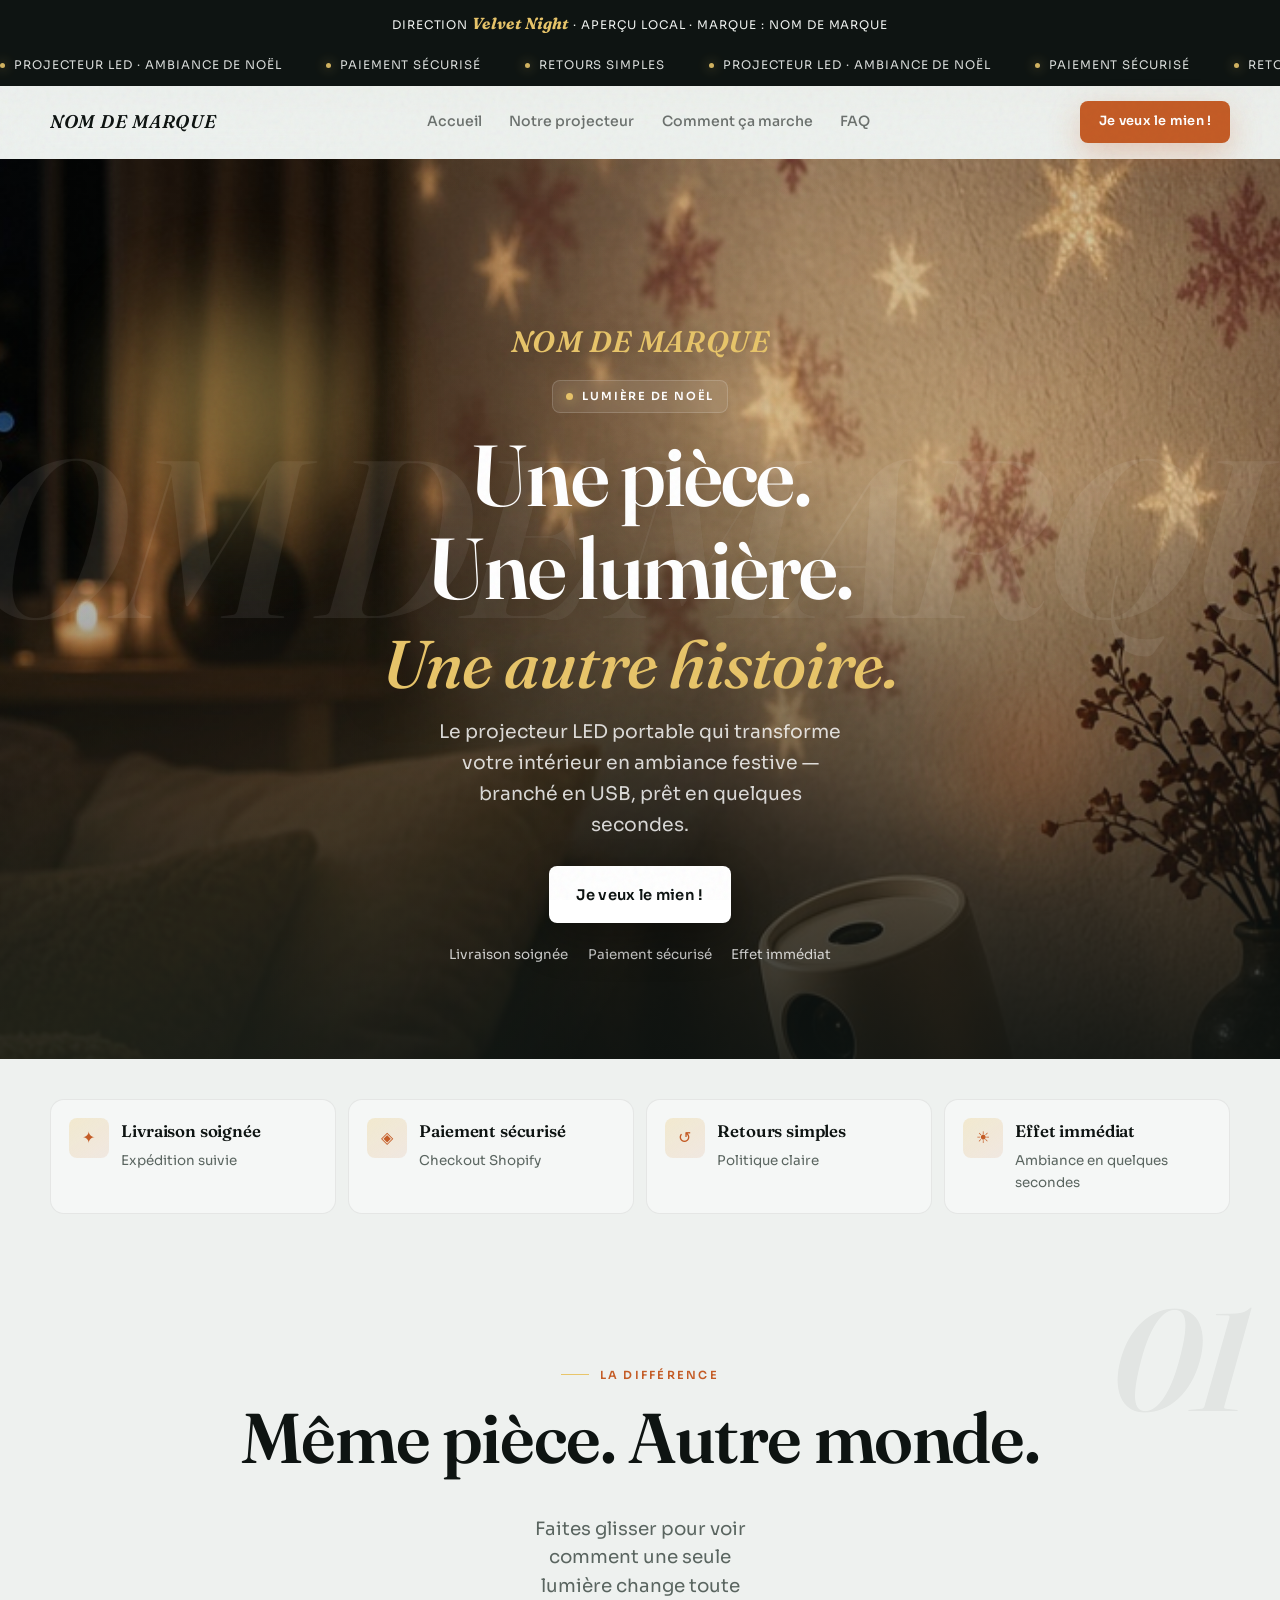
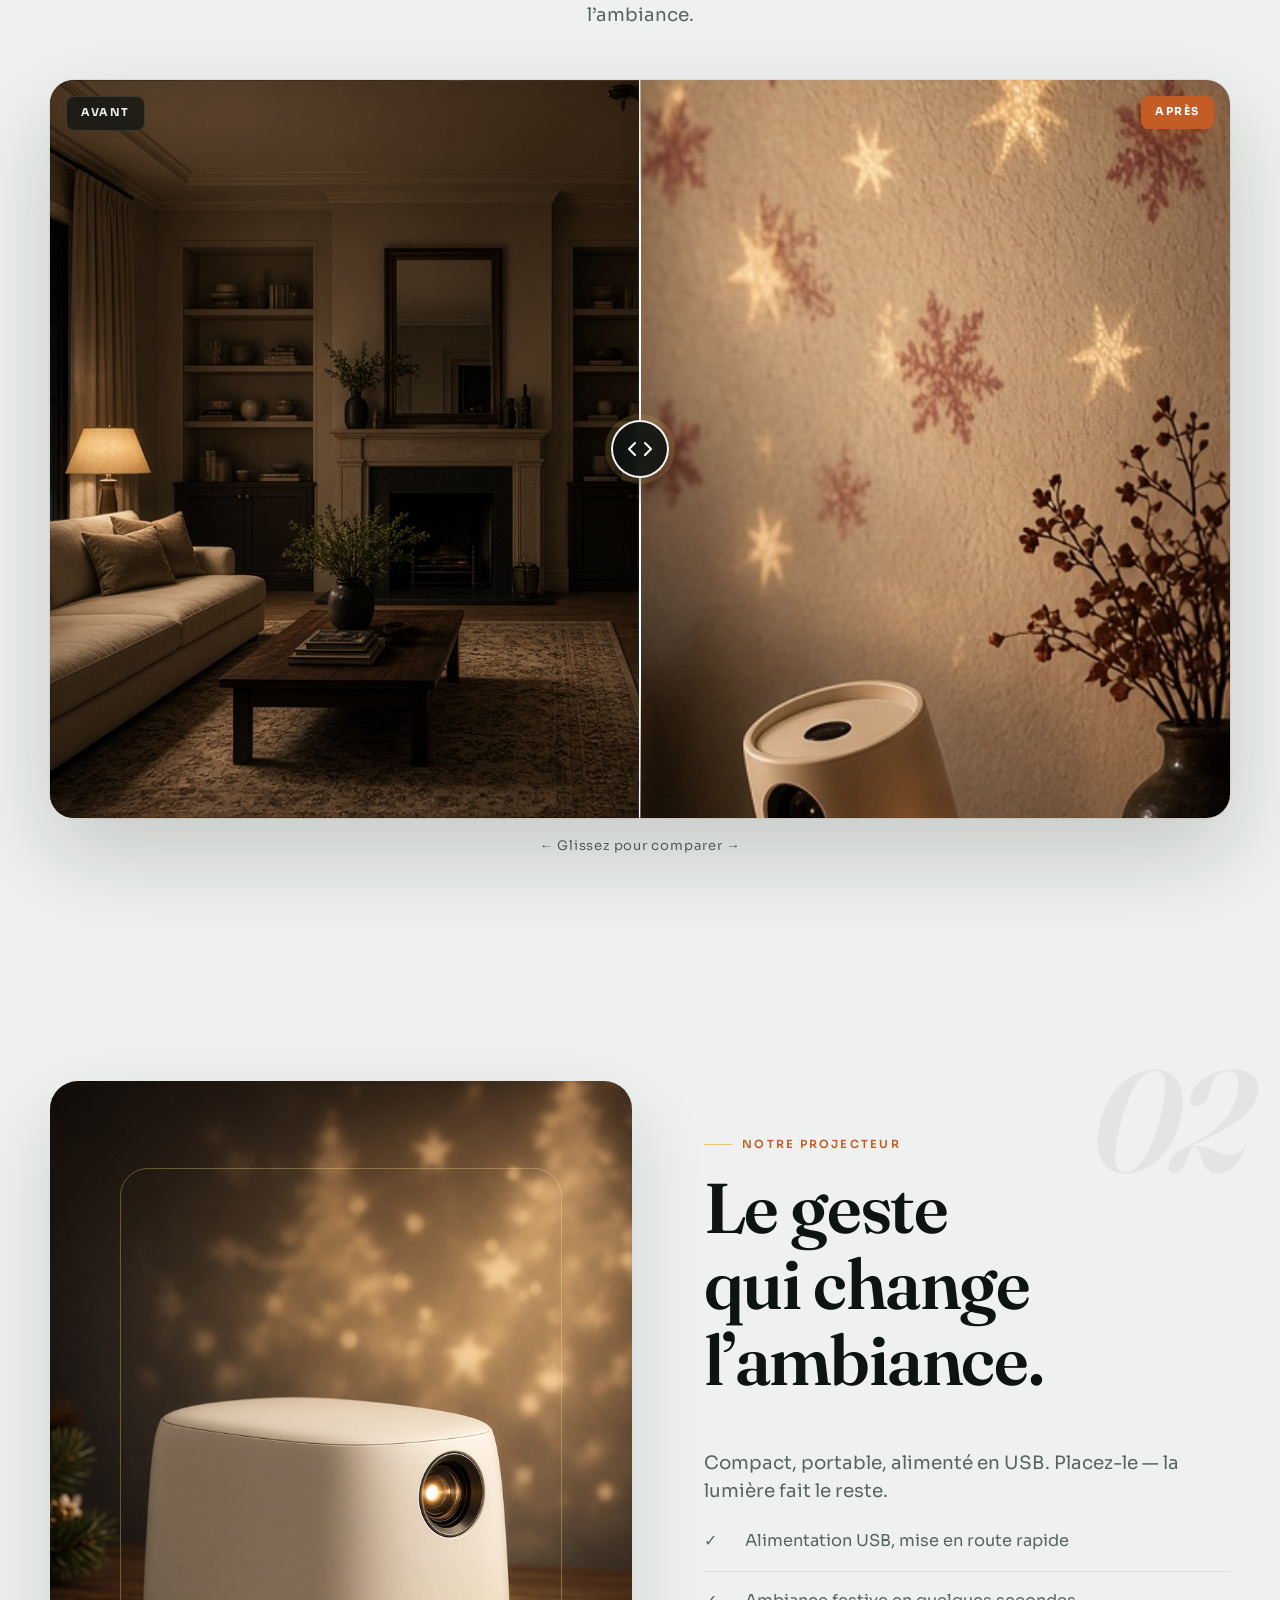
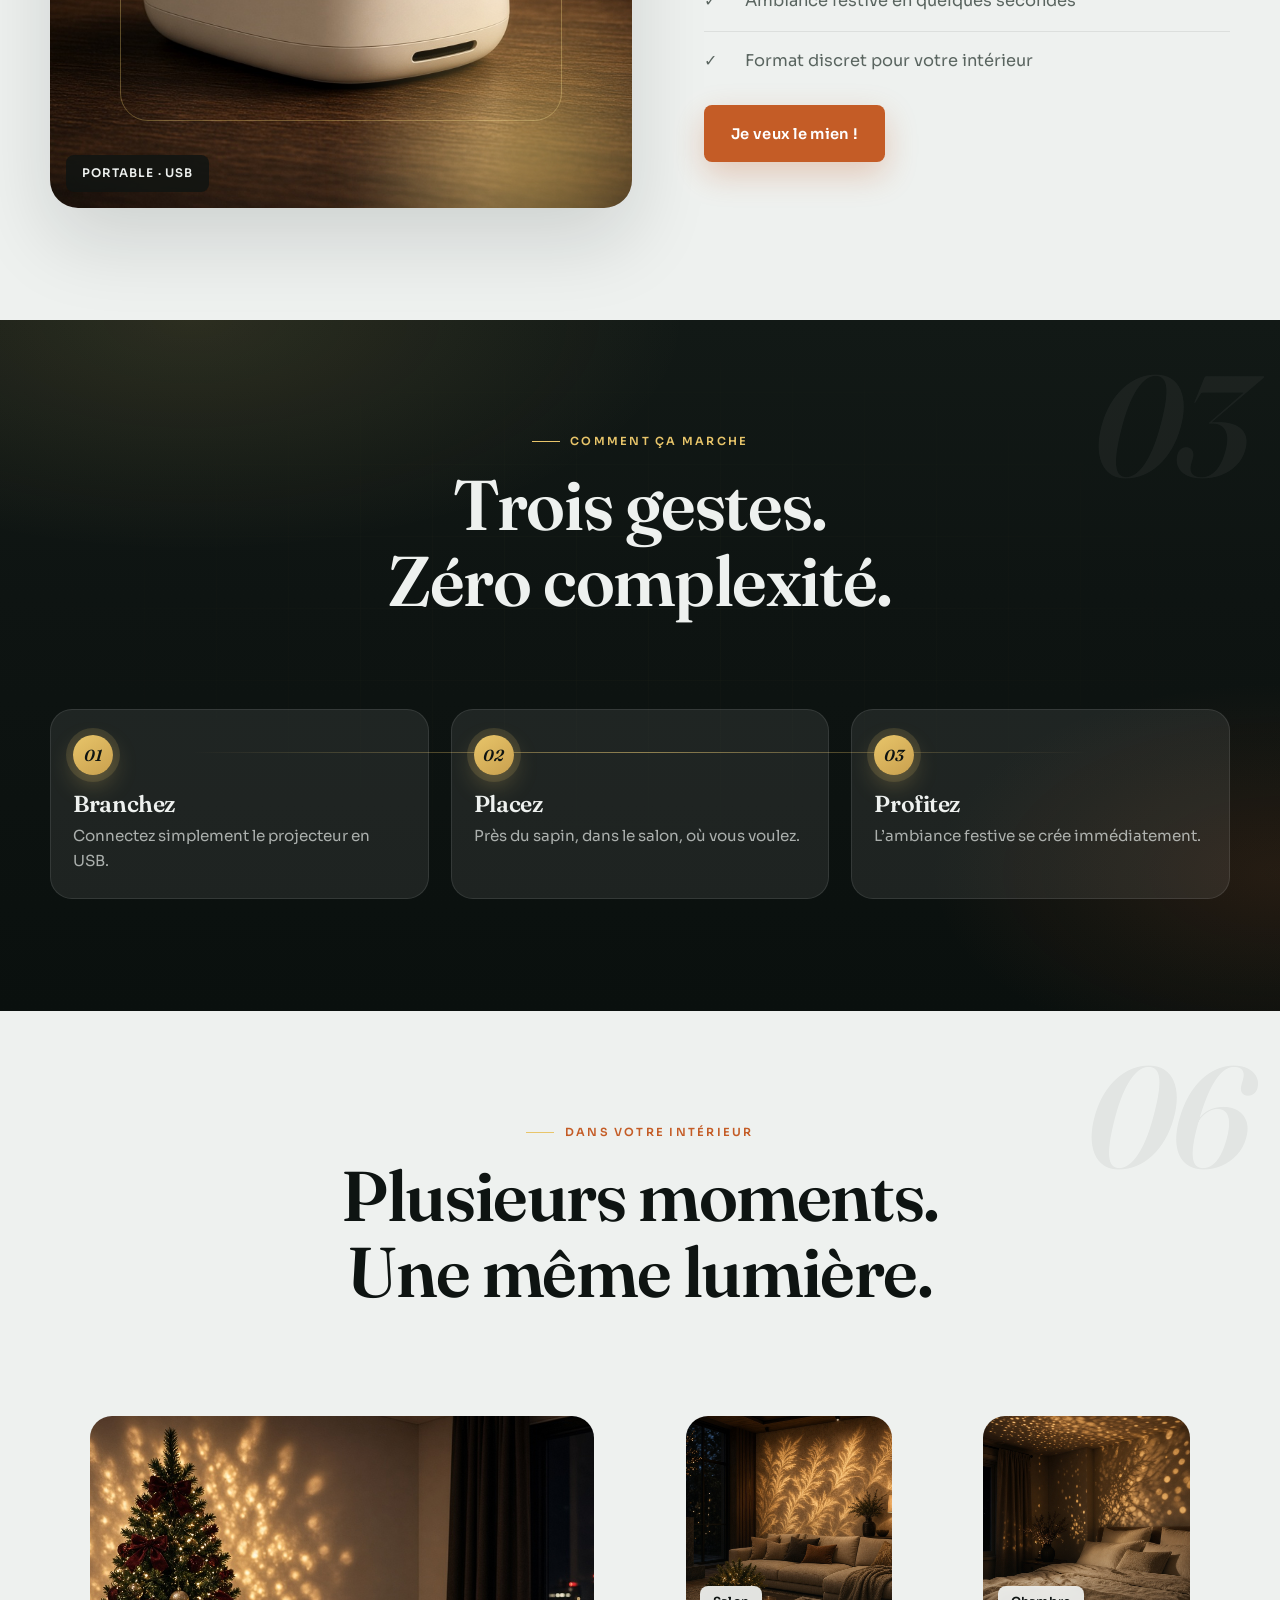
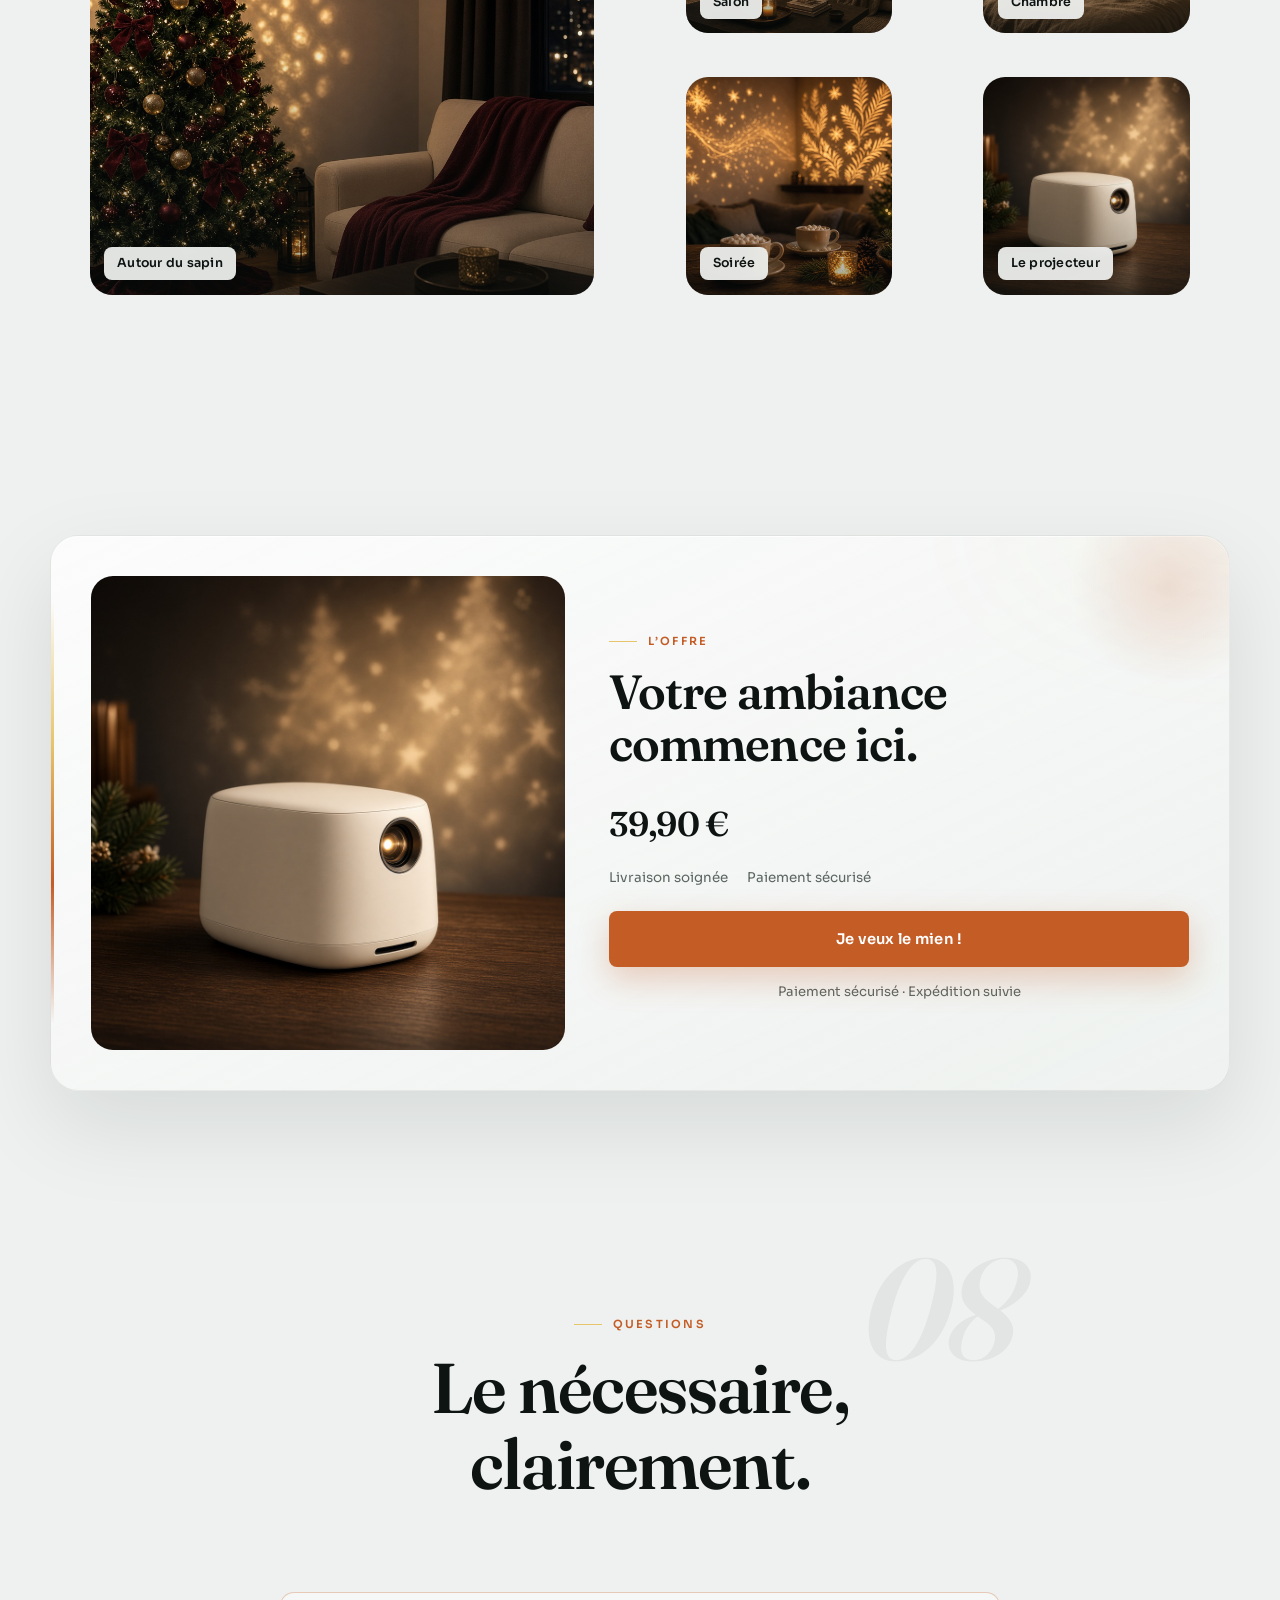
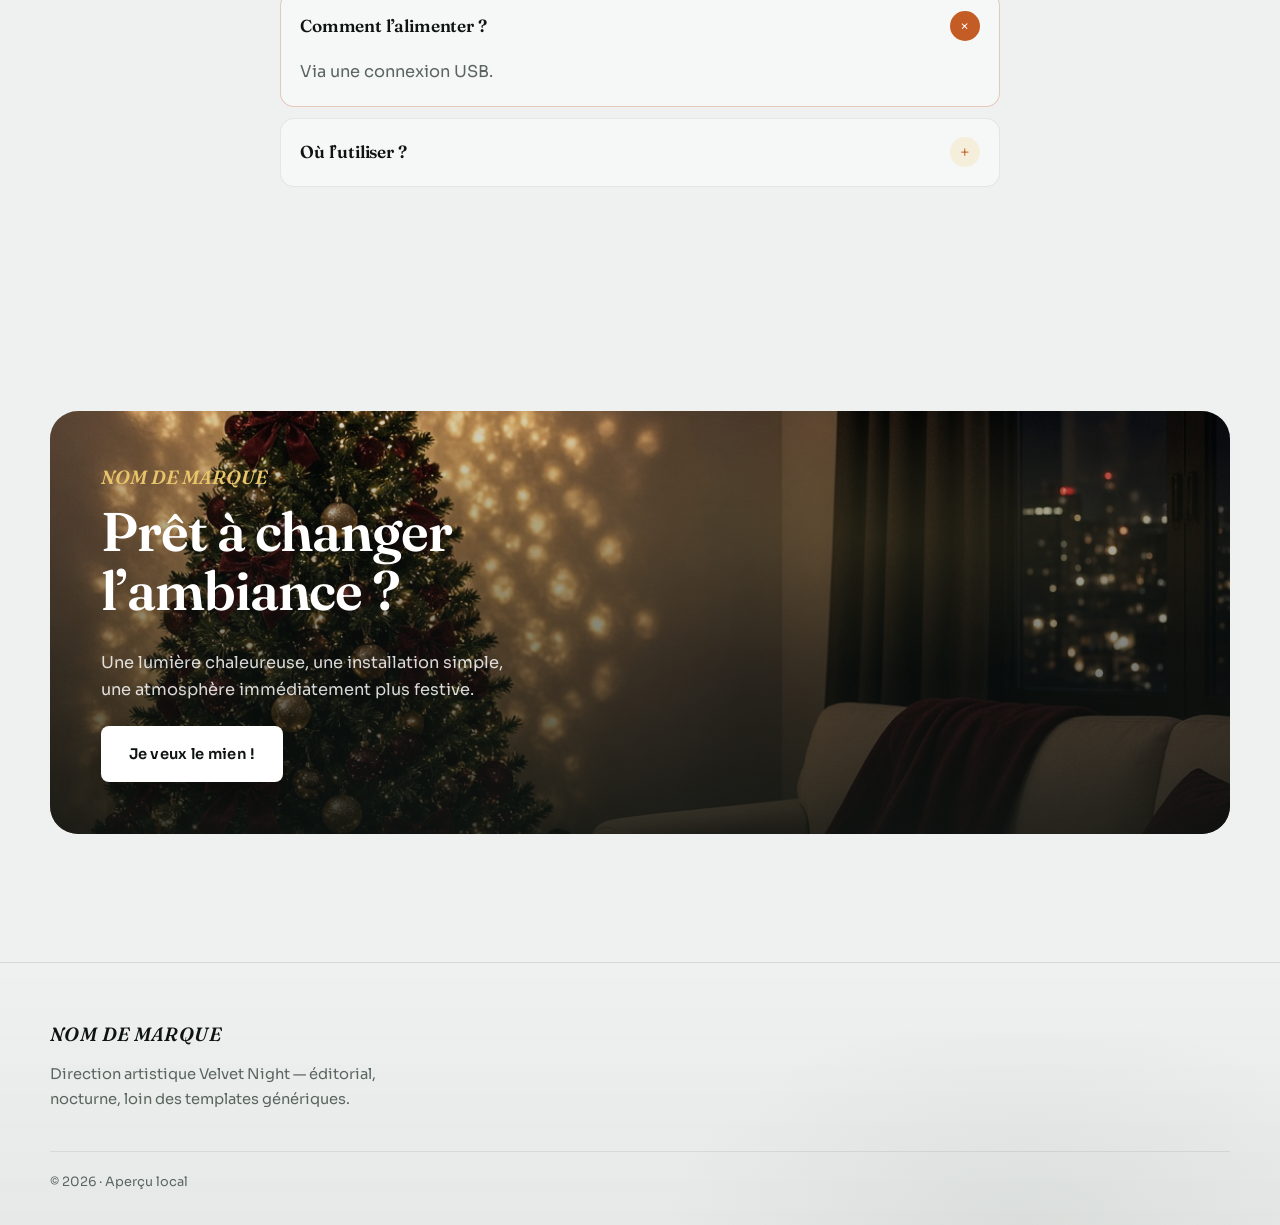
==== commit ec30d4a4: "Optimize mobile layout: hero fit, touch BA, denser sections, safe areas." ====
--- a/preview.html
+++ b/preview.html
@@ -2,7 +2,7 @@
 <html lang="fr" class="js">
 <head>
   <meta charset="utf-8">
-  <meta name="viewport" content="width=device-width,initial-scale=1">
+  <meta name="viewport" content="width=device-width,initial-scale=1,viewport-fit=cover">
   <title>Aperçu — Velvet Night</title>
   <link rel="preconnect" href="https://fonts.googleapis.com">
   <link rel="preconnect" href="https://fonts.gstatic.com" crossorigin>
--- a/theme/assets/base.css
+++ b/theme/assets/base.css
@@ -779,3 +779,241 @@
   display:inline-block;font-family:var(--font-display);font-style:italic;font-weight:600;
   color:var(--candle);letter-spacing:0;
 }
+
+/* ==========================================================================
+   Mobile-first polish (phones ≤ 749px)
+   ========================================================================== */
+@media (max-width: 749px){
+  :root{ --header-height: 64px; }
+
+  body{
+    font-size:1rem;
+    padding-left:env(safe-area-inset-left);
+    padding-right:env(safe-area-inset-right);
+  }
+
+  .page-width,
+  .page-width--narrow{
+    width:min(100% - 1.5rem, var(--page-width,1180px));
+  }
+
+  .section{
+    padding-block:clamp(2.75rem, 12vw, 4.25rem);
+  }
+
+  .section__title{
+    font-size:clamp(1.85rem, 9.5vw, 2.55rem);
+    max-width:14ch;
+  }
+  .section__title--wide{max-width:16ch}
+  .section__subtitle{
+    font-size:1rem;
+    max-width:34ch;
+  }
+  .section__header{margin-bottom:1.5rem}
+  .section__header[data-index]::after{
+    font-size:clamp(3.5rem, 22vw, 5.5rem);
+    top:-.35em;right:0;opacity:.9;
+  }
+  .section__header--center .section__title,
+  .section__header--center .section__subtitle{max-width:18ch}
+
+  .btn{
+    min-height:52px;
+    width:100%;
+    padding:.95rem 1.25rem;
+    font-size:.95rem;
+  }
+  .btn-group{
+    width:100%;
+    flex-direction:column;
+    gap:.65rem;
+  }
+  .btn-group .btn{width:100%}
+
+  .brand{
+    font-size:1rem;
+    max-width:46vw;
+    white-space:nowrap;
+    overflow:hidden;
+    text-overflow:ellipsis;
+  }
+
+  /* Hero — fit real phone viewport, readable type, fat CTA */
+  .hero{
+    min-height:min(100dvh, 760px);
+    min-height:min(100svh, 760px);
+  }
+  .hero__content{
+    padding:calc(var(--header-height) + 2.5rem) 0 calc(1.75rem + env(safe-area-inset-bottom));
+    max-width:none;
+  }
+  .hero--visual .hero__content{
+    padding-bottom:calc(1.75rem + env(safe-area-inset-bottom));
+  }
+  .hero__brand{font-size:1.2rem;margin-bottom:.65rem}
+  .hero__kicker{
+    font-size:.62rem;letter-spacing:.12em;
+    padding:.32rem .7rem;margin-bottom:.85rem;
+  }
+  .hero__title{
+    font-size:clamp(2.05rem, 11vw, 2.75rem);
+    margin-bottom:.75rem;
+    gap:.12em;
+  }
+  .hero__title em{font-size:.82em}
+  .hero__subtitle{
+    font-size:1rem;
+    margin-bottom:1.25rem;
+    max-width:28ch;
+    line-height:1.5;
+  }
+  .hero__cta{margin-bottom:1rem;width:100%}
+  .hero__brandmark{
+    top:36%;
+    font-size:clamp(3.2rem, 22vw, 5.5rem);
+    max-width:92vw;
+    overflow:hidden;
+  }
+  .hero__orb--1{width:140px;height:140px}
+  .hero__orb--2{width:90px;height:90px}
+  .hero__orb--3{display:none}
+  .hero__rays{opacity:.22;animation:none}
+  .hero__media img,
+  .hero__media video{animation:none;transform:scale(1.04)}
+
+  .hero .trust-row{
+    justify-content:center;
+    gap:.45rem .85rem;
+  }
+  .hero .trust-item{font-size:.78rem}
+
+  /* Trust — denser cards */
+  .trust-strip{gap:.55rem}
+  .trust-strip__item{
+    flex-direction:column;
+    gap:.45rem;
+    padding:.9rem .8rem;
+  }
+  .trust-strip__icon{width:34px;height:34px}
+  .trust-strip__title{font-size:.92rem}
+  .trust-strip__text{font-size:.78rem;line-height:1.4}
+
+  /* Before / after — taller for thumbs, bigger handle */
+  .ba__slider{
+    aspect-ratio:5/6;
+    min-height:320px;
+    border-radius:16px;
+  }
+  .ba__handle-btn{
+    width:64px;height:64px;
+  }
+  .ba__label{
+    top:.7rem;
+    padding:.35rem .65rem;
+    font-size:.62rem;
+    letter-spacing:.1em;
+  }
+  .ba__label--before{left:.7rem}
+  .ba__label--after{right:.7rem}
+  .ba__hint{font-size:.78rem;margin-top:.9rem}
+
+  /* Showcase / offer */
+  .showcase{gap:1.35rem}
+  .showcase__image img{aspect-ratio:1}
+  .showcase__image::before{inset:8%}
+  .showcase__badge{left:.75rem;bottom:.75rem;font-size:.68rem;padding:.45rem .75rem}
+
+  .offer{
+    padding:1.1rem;
+    border-radius:18px;
+    gap:1.15rem;
+  }
+  .offer::after{display:none}
+  .offer__title{font-size:clamp(1.7rem, 8vw, 2.2rem);max-width:14ch}
+  .offer__media img{border-radius:14px}
+  .product-form__row{
+    flex-direction:column;
+    align-items:stretch;
+  }
+  .product-form__row .qty{width:100%;justify-content:space-between}
+  .product-form__row .btn{width:100%}
+
+  .step{padding:1.25rem 1.1rem}
+  .step__title{font-size:1.25rem}
+
+  .video-block{
+    max-width:min(100%, 320px);
+    aspect-ratio:9/16;
+  }
+  .video-block__play-icon{width:68px;height:68px}
+
+  .benefit{padding:1.15rem}
+  .benefit__title{font-size:1.1rem}
+
+  .usages{gap:.55rem}
+  .usage{min-height:140px;border-radius:14px}
+  .usage:first-child{min-height:200px}
+  .usage__label{left:.65rem;bottom:.65rem;font-size:.72rem;padding:.35rem .65rem}
+
+  .faq-item summary{
+    padding:1rem 1rem;
+    font-size:.98rem;
+    min-height:52px;
+  }
+  .faq-item__body{padding:0 1rem 1.05rem}
+
+  .final-cta{
+    min-height:360px;
+    border-radius:18px;
+  }
+  .final-cta__content{padding:1.5rem 1.15rem 1.65rem}
+  .final-cta__title{font-size:clamp(1.7rem, 8vw, 2.3rem)}
+  .final-cta__brand{font-size:1.05rem}
+
+  .site-footer{padding:2.5rem 0 calc(1.5rem + env(safe-area-inset-bottom))}
+  .footer-grid{gap:1.5rem}
+  .footer-bottom{flex-direction:column;align-items:flex-start;gap:.5rem}
+
+  .cart-drawer__panel{
+    width:100%;
+    padding-bottom:env(safe-area-inset-bottom);
+  }
+
+  .sticky-atc{
+    padding:.65rem .85rem calc(.65rem + env(safe-area-inset-bottom));
+  }
+  .sticky-atc__inner{gap:.65rem}
+  .sticky-atc .btn{
+    min-height:48px;
+    width:auto;
+    flex:1 1 auto;
+    max-width:58%;
+  }
+  body.has-sticky-atc{
+    padding-bottom:calc(76px + env(safe-area-inset-bottom));
+  }
+
+  .announcement{font-size:.68rem}
+  .announcement--marquee{padding:.55rem 0}
+
+  /* Less motion = smoother scroll on mid phones */
+  .trust-strip__item:hover,
+  .benefit:hover,
+  .usage:hover img{
+    transform:none;
+  }
+}
+
+/* Very small phones */
+@media (max-width: 379px){
+  .trust-strip{grid-template-columns:1fr}
+  .hero__title{font-size:1.9rem}
+  .ba__slider{min-height:280px;aspect-ratio:4/5}
+  .brand{max-width:42vw;font-size:.92rem}
+}
+
+/* Prefer reduced data / coarse pointers: lighter effects */
+@media (max-width: 749px) and (prefers-reduced-motion: reduce){
+  .hero__orb,.announcement__track{animation:none!important}
+}
